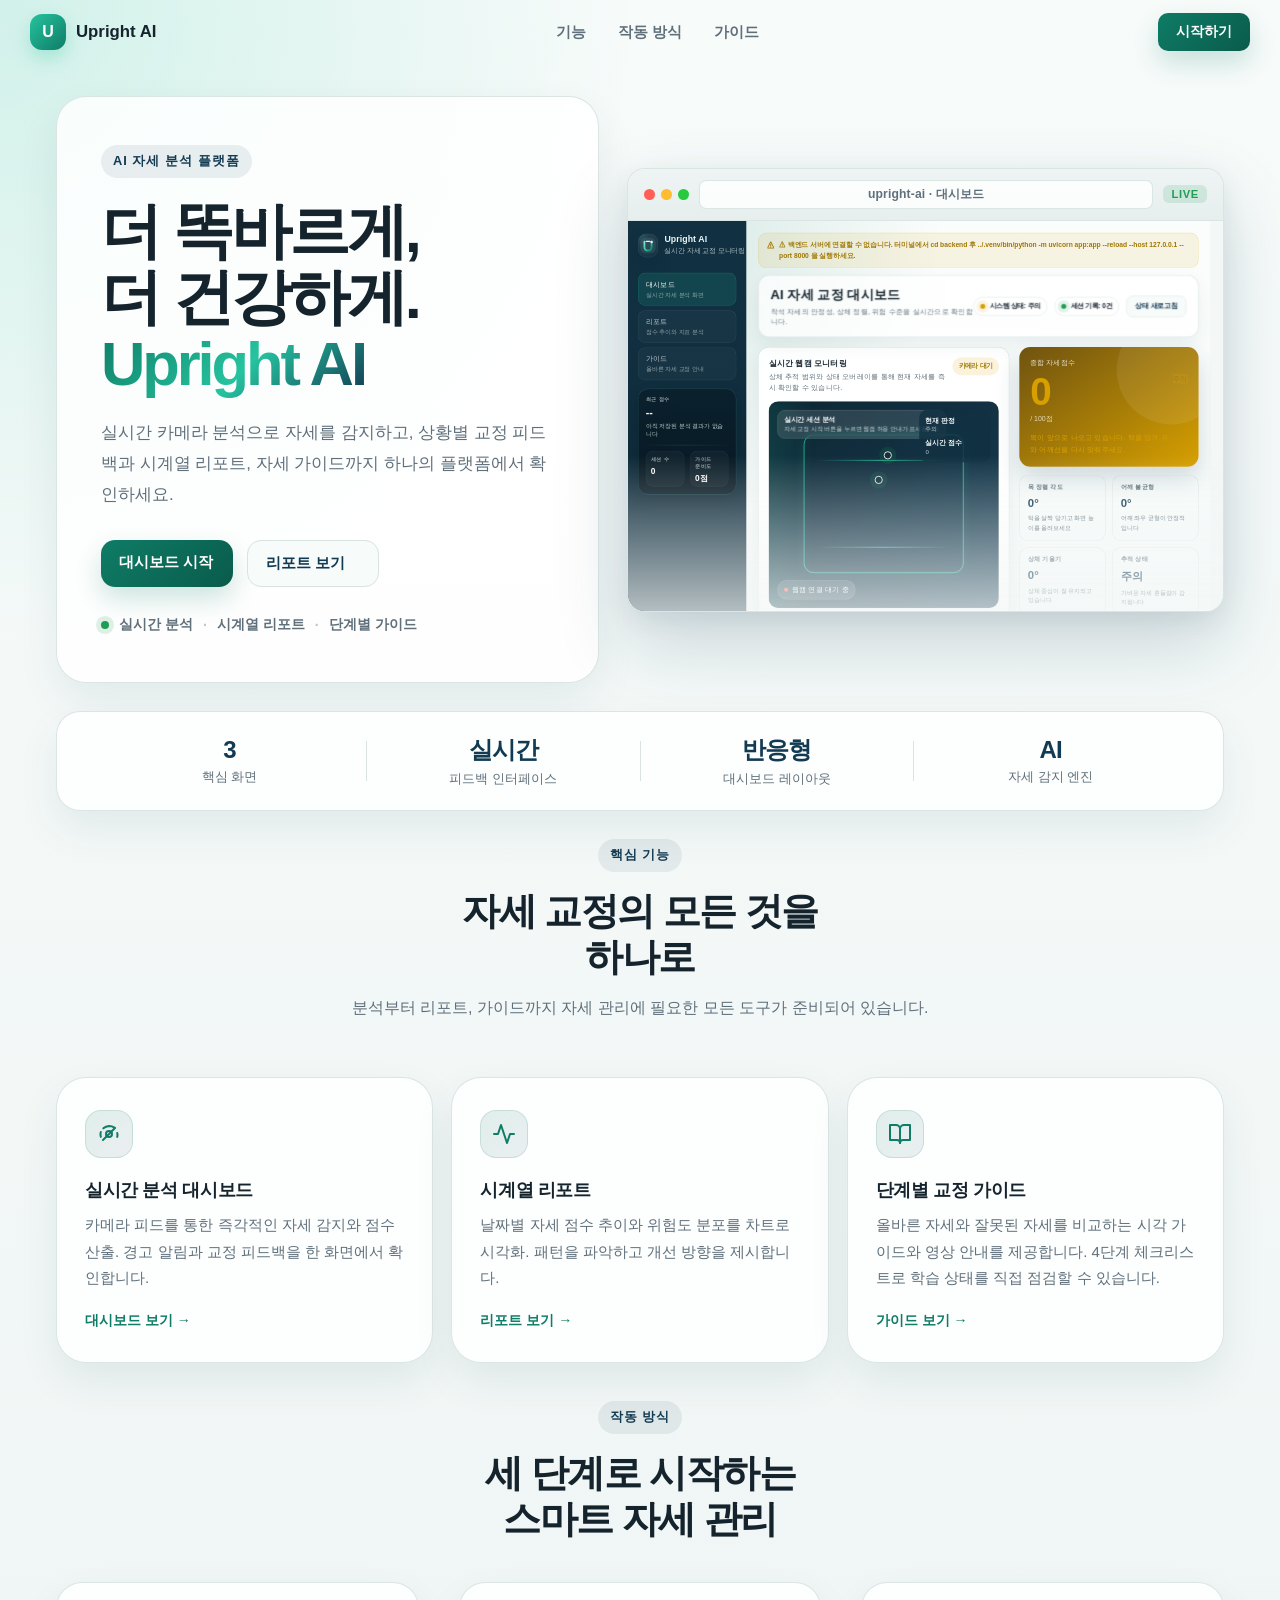
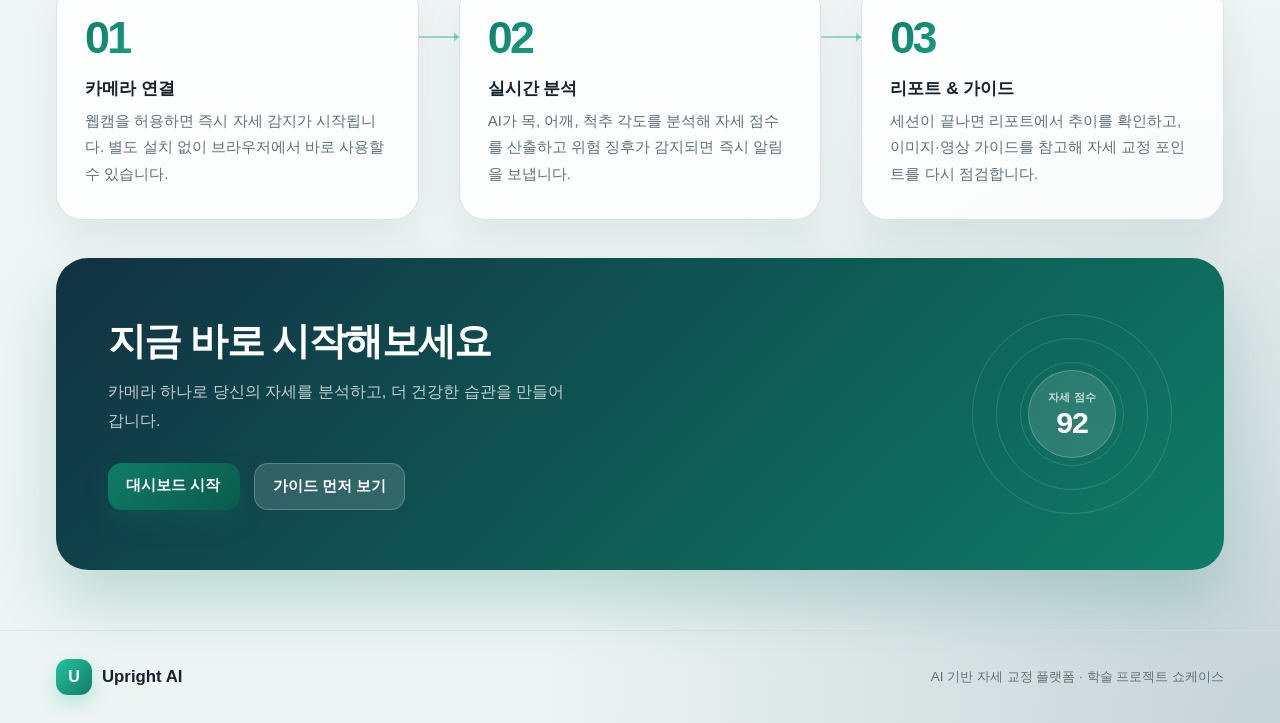
==== frontend/index.html @ 61eeffa7 "refactor: move backend python files into /backend folder" ====
<!DOCTYPE html>
<html lang="ko">
<head>
  <meta charset="UTF-8">
  <meta name="viewport" content="width=device-width, initial-scale=1.0">
  <title>Upright AI | 스마트 자세 교정 플랫폼</title>
  <link rel="stylesheet" href="css/style.css">
  <link rel="stylesheet" href="css/landing.css">
</head>
<body class="landing-body">

  <!-- Navigation -->
  <nav class="landing-nav" id="landingNav">
    <div class="nav-inner">
      <a href="#" class="nav-brand">
        <div class="nav-logo">U</div>
        <span>Upright AI</span>
      </a>
      <div class="nav-links-row">
        <a href="#features" class="nav-text-link">기능</a>
        <a href="#how-it-works" class="nav-text-link">작동 방식</a>
        <a href="pages/guide.html" class="nav-text-link">가이드</a>
      </div>
      <a class="btn btn-primary btn-sm" href="pages/dashboard.html?autostart=1">시작하기</a>
    </div>
  </nav>

  <main class="landing-shell">

    <!-- Hero -->
    <section class="hero-panel reveal-section">
      <div class="hero-copy reveal-item">
        <div class="eyebrow">AI 자세 분석 플랫폼</div>
        <h1>
          더 똑바르게,<br>
          더 건강하게.<br>
          <span>Upright AI</span>
        </h1>
        <p>실시간 카메라 분석으로 자세를 감지하고, 상황별 교정 피드백과 시계열 리포트, 자세 가이드까지 하나의 플랫폼에서 확인하세요.</p>
        <div class="hero-actions">
          <a class="btn btn-primary" href="pages/dashboard.html?autostart=1">대시보드 시작</a>
          <a class="btn btn-secondary" href="pages/report.html">리포트 보기</a>
        </div>
        <div class="hero-trust">
          <span class="trust-dot"></span>
          <span>실시간 분석</span>
          <span class="trust-sep">·</span>
          <span>시계열 리포트</span>
          <span class="trust-sep">·</span>
          <span>단계별 가이드</span>
        </div>
      </div>
      <div class="hero-preview reveal-item reveal-delay-1">
        <div class="browser-mockup">
          <div class="browser-chrome">
            <div class="browser-dots">
              <span></span><span></span><span></span>
            </div>
            <div class="browser-bar">upright-ai · 대시보드</div>
            <div class="browser-badge">LIVE</div>
          </div>
          <div class="browser-screen">
            <iframe
              src="pages/dashboard.html"
              scrolling="no"
              tabindex="-1"
              title="Upright AI 대시보드 미리보기"
              aria-hidden="true"
            ></iframe>
          </div>
        </div>
      </div>
    </section>

    <!-- Metrics bar -->
    <div class="metrics-bar reveal-section reveal-delay-2">
      <div class="metric-bar-item">
        <strong>3</strong>
        <span>핵심 화면</span>
      </div>
      <div class="metric-bar-divider"></div>
      <div class="metric-bar-item">
        <strong>실시간</strong>
        <span>피드백 인터페이스</span>
      </div>
      <div class="metric-bar-divider"></div>
      <div class="metric-bar-item">
        <strong>반응형</strong>
        <span>대시보드 레이아웃</span>
      </div>
      <div class="metric-bar-divider"></div>
      <div class="metric-bar-item">
        <strong>AI</strong>
        <span>자세 감지 엔진</span>
      </div>
    </div>

    <!-- Features -->
    <section class="feature-section" id="features">
      <div class="section-header reveal-section">
        <div class="eyebrow">핵심 기능</div>
        <h2>자세 교정의 모든 것을<br>하나로</h2>
        <p>분석부터 리포트, 가이드까지 자세 관리에 필요한 모든 도구가 준비되어 있습니다.</p>
      </div>
      <div class="feature-strip">
        <article class="feature-tile reveal-section reveal-delay-1">
          <div class="feature-icon">
            <svg width="24" height="24" viewBox="0 0 24 24" fill="none" stroke="currentColor" stroke-width="2" stroke-linecap="round" stroke-linejoin="round"><circle cx="12" cy="12" r="3"/><path d="M20.188 10.934c.2.617.312 1.279.312 1.966s-.113 1.35-.312 1.966m-16.376 0A9.978 9.978 0 0 1 3.5 12c0-.687.112-1.35.312-1.966M6.347 6.347A9.96 9.96 0 0 1 12 4c2.042 0 3.93.613 5.5 1.667"/><path d="m6 18 12-12"/></svg>
          </div>
          <h3>실시간 분석 대시보드</h3>
          <p>카메라 피드를 통한 즉각적인 자세 감지와 점수 산출. 경고 알림과 교정 피드백을 한 화면에서 확인합니다.</p>
          <a href="pages/dashboard.html" class="feature-link">대시보드 보기 →</a>
        </article>
        <article class="feature-tile reveal-section reveal-delay-2">
          <div class="feature-icon">
            <svg width="24" height="24" viewBox="0 0 24 24" fill="none" stroke="currentColor" stroke-width="2" stroke-linecap="round" stroke-linejoin="round"><polyline points="22 12 18 12 15 21 9 3 6 12 2 12"/></svg>
          </div>
          <h3>시계열 리포트</h3>
          <p>날짜별 자세 점수 추이와 위험도 분포를 차트로 시각화. 패턴을 파악하고 개선 방향을 제시합니다.</p>
          <a href="pages/report.html" class="feature-link">리포트 보기 →</a>
        </article>
        <article class="feature-tile reveal-section reveal-delay-3">
          <div class="feature-icon">
            <svg width="24" height="24" viewBox="0 0 24 24" fill="none" stroke="currentColor" stroke-width="2" stroke-linecap="round" stroke-linejoin="round"><path d="M2 3h6a4 4 0 0 1 4 4v14a3 3 0 0 0-3-3H2z"/><path d="M22 3h-6a4 4 0 0 0-4 4v14a3 3 0 0 1 3-3h7z"/></svg>
          </div>
          <h3>단계별 교정 가이드</h3>
          <p>올바른 자세와 잘못된 자세를 비교하는 시각 가이드와 영상 안내를 제공합니다. 4단계 체크리스트로 학습 상태를 직접 점검할 수 있습니다.</p>
          <a href="pages/guide.html" class="feature-link">가이드 보기 →</a>
        </article>
      </div>
    </section>

    <!-- How it works -->
    <section class="how-section" id="how-it-works">
      <div class="section-header reveal-section">
        <div class="eyebrow">작동 방식</div>
        <h2>세 단계로 시작하는<br>스마트 자세 관리</h2>
      </div>
      <div class="how-steps">
        <div class="how-step reveal-section reveal-delay-1">
          <div class="how-step-num">01</div>
          <div class="how-step-body">
            <h3>카메라 연결</h3>
            <p>웹캠을 허용하면 즉시 자세 감지가 시작됩니다. 별도 설치 없이 브라우저에서 바로 사용할 수 있습니다.</p>
          </div>
        </div>
        <div class="how-connector reveal-section reveal-delay-2"></div>
        <div class="how-step reveal-section reveal-delay-2">
          <div class="how-step-num">02</div>
          <div class="how-step-body">
            <h3>실시간 분석</h3>
            <p>AI가 목, 어깨, 척추 각도를 분석해 자세 점수를 산출하고 위험 징후가 감지되면 즉시 알림을 보냅니다.</p>
          </div>
        </div>
        <div class="how-connector reveal-section reveal-delay-3"></div>
        <div class="how-step reveal-section reveal-delay-3">
          <div class="how-step-num">03</div>
          <div class="how-step-body">
            <h3>리포트 & 가이드</h3>
            <p>세션이 끝나면 리포트에서 추이를 확인하고, 이미지·영상 가이드를 참고해 자세 교정 포인트를 다시 점검합니다.</p>
          </div>
        </div>
      </div>
    </section>

    <!-- CTA -->
    <section class="cta-section reveal-section">
      <div class="cta-inner">
        <div class="cta-copy">
          <h2>지금 바로 시작해보세요</h2>
          <p>카메라 하나로 당신의 자세를 분석하고, 더 건강한 습관을 만들어 갑니다.</p>
          <div class="hero-actions">
            <a class="btn btn-primary" href="pages/dashboard.html?autostart=1">대시보드 시작</a>
            <a class="btn btn-secondary" href="pages/guide.html">가이드 먼저 보기</a>
          </div>
        </div>
        <div class="cta-visual">
          <div class="cta-ring cta-ring-1"></div>
          <div class="cta-ring cta-ring-2"></div>
          <div class="cta-ring cta-ring-3"></div>
          <div class="cta-score-bubble">
            <span>자세 점수</span>
            <strong>92</strong>
          </div>
        </div>
      </div>
    </section>

  </main>

  <!-- Footer -->
  <footer class="landing-footer">
    <div class="footer-inner">
      <div class="nav-brand">
        <div class="nav-logo">U</div>
        <span>Upright AI</span>
      </div>
      <p class="footer-note">AI 기반 자세 교정 플랫폼 · 학술 프로젝트 쇼케이스</p>
    </div>
  </footer>

  <script src="js/landing.js"></script>
</body>
</html>
---- frontend/css/style.css ----
:root {
  --bg: #f3f7f6;
  --surface: #ffffff;
  --surface-alt: #f7fbfa;
  --text: #15232d;
  --muted: #60707b;
  --line: #d8e3e2;
  --brand: #0e7c66;
  --brand-dark: #0a5b4b;
  --good: #1f9d55;
  --warning: #d7a000;
  --critical: #d94343;
  --accent: #123a52;
  --shadow: 0 18px 40px rgba(18, 58, 82, 0.08);
  --radius-lg: 24px;
  --radius-md: 18px;
  --radius-sm: 12px;
}

* {
  box-sizing: border-box;
}

body {
  margin: 0;
  font-family: "Pretendard", "Apple SD Gothic Neo", "Noto Sans KR", "Segoe UI", sans-serif;
  background:
    radial-gradient(circle at top left, rgba(14, 124, 102, 0.18), transparent 32%),
    linear-gradient(180deg, #fbfdfc 0%, #f2f7f6 100%);
  color: var(--text);
}

.landing-body {
  min-height: 100vh;
  background:
    radial-gradient(circle at top left, rgba(38, 195, 159, 0.18), transparent 24%),
    radial-gradient(circle at bottom right, rgba(18, 58, 82, 0.18), transparent 28%),
    linear-gradient(180deg, #f7fbfa 0%, #edf4f3 100%);
}

a {
  color: inherit;
  text-decoration: none;
}

img,
video {
  max-width: 100%;
  display: block;
}

.landing-shell {
  max-width: 1220px;
  margin: 0 auto;
  padding: 34px 26px 42px;
}

.hero-panel {
  display: grid;
  grid-template-columns: 1.2fr 0.8fr;
  gap: 22px;
  align-items: stretch;
}

.hero-copy,
.hero-showcase,
.feature-tile {
  background: rgba(255, 255, 255, 0.84);
  border: 1px solid rgba(216, 227, 226, 0.92);
  box-shadow: var(--shadow);
  border-radius: 30px;
}

.hero-copy {
  padding: 42px;
}

.eyebrow {
  display: inline-flex;
  padding: 8px 12px;
  border-radius: 999px;
  background: rgba(18, 58, 82, 0.08);
  color: var(--accent);
  font-weight: 700;
  font-size: 0.8rem;
  letter-spacing: 0.08em;
}

.hero-copy h1 {
  margin: 22px 0 0;
  font-size: clamp(2.5rem, 5vw, 4.5rem);
  line-height: 1.1;
  letter-spacing: -0.05em;
  text-wrap: balance;
}

.hero-copy h1 span {
  background: linear-gradient(135deg, #0e7c66, #26c39f 55%, #123a52);
  -webkit-background-clip: text;
  background-clip: text;
  color: transparent;
}

.hero-copy p {
  margin: 18px 0 0;
  max-width: 560px;
  color: var(--muted);
  font-size: 1.05rem;
  line-height: 1.9;
  text-wrap: pretty;
}

.hero-actions,
.hero-metrics {
  display: flex;
  gap: 14px;
  flex-wrap: wrap;
}

.hero-actions {
  margin-top: 30px;
}

.hero-metrics {
  margin-top: 36px;
}

.hero-metric {
  min-width: 150px;
  padding: 18px 20px;
  border-radius: 20px;
  background: linear-gradient(180deg, #fbfdfc 0%, #f1f8f7 100%);
  border: 1px solid var(--line);
}

.hero-metric strong {
  display: block;
  font-size: 1.35rem;
  white-space: nowrap;
  color: var(--accent);
}

.hero-metric span,
.showcase-card p,
.feature-tile p,
.empty-state span,
.history-meta span,
.event-item span,
.check-item {
  color: var(--muted);
}

.hero-showcase {
  padding: 24px;
  display: grid;
  gap: 14px;
  background:
    radial-gradient(circle at top right, rgba(38, 195, 159, 0.18), transparent 32%),
    linear-gradient(180deg, rgba(255, 255, 255, 0.88), rgba(245, 250, 249, 0.96));
}

.showcase-card {
  padding: 24px;
  border-radius: 24px;
  background: rgba(255, 255, 255, 0.86);
  border: 1px solid rgba(216, 227, 226, 0.92);
  transition: transform 0.22s ease, box-shadow 0.22s ease;
}

.showcase-card:hover,
.feature-tile:hover,
.history-item:hover,
.event-item:hover,
.report-history-card:hover,
.check-item:hover {
  transform: translateY(-4px);
  box-shadow: 0 24px 44px rgba(18, 58, 82, 0.1);
}

.showcase-primary {
  background: linear-gradient(145deg, #123a52 0%, #0e7c66 100%);
  color: #ffffff;
}

.showcase-primary p,
.showcase-primary .showcase-label {
  color: rgba(255, 255, 255, 0.82);
}

.showcase-label {
  font-size: 0.84rem;
  font-weight: 700;
  text-transform: uppercase;
  letter-spacing: 0.08em;
  white-space: nowrap;
}

.showcase-card strong {
  display: block;
  margin-top: 14px;
  font-size: 2.4rem;
  white-space: nowrap;
}

.feature-strip {
  margin-top: 22px;
  display: grid;
  grid-template-columns: repeat(3, minmax(0, 1fr));
  gap: 18px;
}

.feature-tile {
  padding: 24px;
  transition: transform 0.22s ease, box-shadow 0.22s ease;
}

.feature-tile h2 {
  margin: 0;
  font-size: 1.08rem;
  text-wrap: balance;
}

.feature-tile p {
  margin: 10px 0 0;
  line-height: 1.7;
}

.connection-banner {
  display: flex;
  align-items: flex-start;
  gap: 10px;
  margin-bottom: 16px;
  padding: 14px 18px;
  border-radius: var(--radius-md);
  font-size: 0.92rem;
  font-weight: 600;
  line-height: 1.6;
}

.connection-banner-icon {
  flex-shrink: 0;
  font-size: 1.05rem;
}

.banner-error {
  background: rgba(217, 67, 67, 0.10);
  border: 1px solid rgba(217, 67, 67, 0.28);
  color: #b83232;
}

.banner-warning {
  background: rgba(215, 160, 0, 0.10);
  border: 1px solid rgba(215, 160, 0, 0.28);
  color: #9f7600;
}

.banner-good {
  background: rgba(31, 157, 85, 0.08);
  border: 1px solid rgba(31, 157, 85, 0.22);
  color: var(--good);
}

.app-shell {
  min-height: 100vh;
  display: grid;
  grid-template-columns: 260px 1fr;
}

.sidebar {
  background: linear-gradient(180deg, #113142 0%, #0b2230 100%);
  color: #eef7f7;
  padding: 28px 22px;
  display: flex;
  flex-direction: column;
  justify-content: space-between;
}

.brand-mark {
  width: 52px;
  height: 52px;
  border-radius: 18px;
  background:
    radial-gradient(circle at top left, rgba(123, 240, 203, 0.16), transparent 36%),
    linear-gradient(160deg, rgba(255, 255, 255, 0.08), rgba(255, 255, 255, 0.02));
  display: flex;
  justify-content: center;
  align-items: center;
  box-shadow: 0 16px 30px rgba(12, 35, 49, 0.28);
  border: 1px solid rgba(255, 255, 255, 0.08);
}

.brand-mark-svg {
  width: 42px;
  height: 42px;
  display: block;
}

.brand {
  display: flex;
  gap: 14px;
  align-items: center;
  margin-bottom: 34px;
}

.brand-copy h1 {
  margin: 0;
  font-size: 1.2rem;
  letter-spacing: 0.01em;
}

.brand-copy p,
.sidebar-note p {
  margin: 4px 0 0;
  color: rgba(238, 247, 247, 0.7);
  line-height: 1.6;
  font-size: 0.92rem;
}

.brand-copy p {
  white-space: nowrap;
}

.nav-links {
  display: grid;
  gap: 10px;
}

.sidebar-summary-panel {
  margin-top: 18px;
  padding: 16px;
  border-radius: 22px;
  background:
    linear-gradient(180deg, rgba(10, 31, 43, 0.88), rgba(7, 23, 33, 0.96)),
    radial-gradient(circle at top left, rgba(123, 240, 203, 0.08), transparent 36%);
  border: 1px solid rgba(123, 240, 203, 0.16);
  box-shadow:
    inset 0 1px 0 rgba(255, 255, 255, 0.04),
    0 18px 34px rgba(4, 13, 20, 0.24);
}

.sidebar-summary-top {
  display: grid;
}

.sidebar-summary-divider {
  height: 1px;
  margin: 14px 0 12px;
  background: linear-gradient(90deg, rgba(123, 240, 203, 0.04), rgba(123, 240, 203, 0.24), rgba(123, 240, 203, 0.04));
}

.sidebar-summary-stats {
  display: grid;
  grid-template-columns: repeat(2, minmax(0, 1fr));
  gap: 12px;
}

.sidebar-summary-stat {
  padding: 10px 10px 8px;
  border-radius: 16px;
  background: rgba(255, 255, 255, 0.04);
  border: 1px solid rgba(255, 255, 255, 0.06);
}

.sidebar-mini-label {
  display: block;
  font-size: 0.74rem;
  font-weight: 700;
  letter-spacing: 0.04em;
  color: rgba(238, 247, 247, 0.6);
  line-height: 1.35;
}

.sidebar-summary-panel strong {
  display: block;
  margin-top: 8px;
  color: #ffffff;
  font-size: 1.45rem;
  line-height: 1;
}

.sidebar-summary-stat strong {
  font-size: 1.15rem;
}

.sidebar-mini-copy {
  display: block;
  margin-top: 8px;
  color: rgba(223, 252, 242, 0.78);
  font-size: 0.82rem;
  line-height: 1.45;
}

.nav-link {
  border: 1px solid rgba(255, 255, 255, 0.08);
  border-radius: 16px;
  padding: 14px 16px;
  color: rgba(255, 255, 255, 0.76);
  background: rgba(255, 255, 255, 0.03);
  transition: 0.2s ease;
  text-wrap: balance;
}

.nav-link span {
  display: block;
  font-size: 0.8rem;
  color: rgba(255, 255, 255, 0.52);
  margin-top: 4px;
}

.nav-link.active,
.nav-link:hover {
  color: #ffffff;
  background: rgba(38, 195, 159, 0.14);
  border-color: rgba(38, 195, 159, 0.28);
}

.main-content {
  padding: 26px;
}

.topbar {
  background: rgba(255, 255, 255, 0.72);
  backdrop-filter: blur(12px);
  border: 1px solid rgba(216, 227, 226, 0.9);
  box-shadow: var(--shadow);
  border-radius: var(--radius-lg);
  padding: 22px 26px;
  display: flex;
  justify-content: space-between;
  align-items: center;
  margin-bottom: 22px;
}

.title-block h2 {
  margin: 0;
  font-size: 1.8rem;
  text-wrap: balance;
}

.title-block p {
  margin: 8px 0 0;
  color: var(--muted);
  text-wrap: pretty;
}

.status-cluster {
  display: flex;
  justify-content: space-between;
  align-items: center;
  gap: 16px;
}

.status-pill,
.badge {
  border-radius: 999px;
  padding: 10px 14px;
  font-size: 0.9rem;
  font-weight: 700;
  white-space: nowrap;
}

.status-pill {
  display: flex;
  justify-content: center;
  align-items: center;
  gap: 10px;
  background: var(--surface);
  border: 1px solid var(--line);
}

.status-dot {
  width: 11px;
  height: 11px;
  border-radius: 50%;
  background: var(--good);
  box-shadow: 0 0 0 8px rgba(31, 157, 85, 0.12);
  animation: pulse-dot 1.8s infinite;
}

.status-dot.warning {
  background: var(--warning);
  box-shadow: 0 0 0 8px rgba(215, 160, 0, 0.12);
}

.status-dot.critical {
  background: var(--critical);
  box-shadow: 0 0 0 8px rgba(217, 67, 67, 0.12);
  animation: pulse-dot-fast 0.9s infinite;
}

.workspace-grid {
  display: grid;
  grid-template-columns: 1.4fr 1fr;
  grid-template-rows: auto auto;
  gap: 22px;
}

.workspace-grid .feedback-card {
  grid-column: 1 / -1;
}

.card {
  background: rgba(255, 255, 255, 0.94);
  border: 1px solid rgba(216, 227, 226, 0.95);
  box-shadow: var(--shadow);
  border-radius: var(--radius-lg);
  padding: 22px;
  transition: transform 0.28s ease, box-shadow 0.28s ease, border-color 0.28s ease;
}

.card:hover,
.summary-card:hover,
.metric-card:hover,
.guide-step:hover {
  transform: translateY(-4px);
  box-shadow: 0 24px 44px rgba(18, 58, 82, 0.12);
}

.card-header {
  display: flex;
  justify-content: space-between;
  align-items: flex-start;
  gap: 16px;
  margin-bottom: 18px;
}

.card-header h3,
.section-title {
  margin: 0;
  font-size: 1.1rem;
}

.card-header p,
.section-subtitle {
  margin: 6px 0 0;
  color: var(--muted);
  line-height: 1.5;
}

.webcam-stage {
  position: relative;
  overflow: hidden;
  min-height: 455px;
  border-radius: 22px;
  background: linear-gradient(145deg, rgba(10, 35, 48, 0.92), rgba(18, 58, 82, 0.88));
  border: 1px solid rgba(255, 255, 255, 0.08);
}

.webcam-video,
.webcam-grid {
  position: absolute;
  inset: 0;
  width: 100%;
  height: 100%;
}

.webcam-video {
  object-fit: cover;
  opacity: 0.84;
  background: linear-gradient(145deg, rgba(10, 35, 48, 0.92), rgba(18, 58, 82, 0.88));
}

.webcam-grid {
  min-height: 455px;
  background-image:
    linear-gradient(rgba(255, 255, 255, 0.06) 1px, transparent 1px),
    linear-gradient(90deg, rgba(255, 255, 255, 0.06) 1px, transparent 1px);
  background-size: 32px 32px;
  pointer-events: none;
}

.tracking-sweep,
.overlay-banner,
.overlay-hud,
.camera-chip,
.overlay-target {
  position: absolute;
}

.tracking-sweep {
  top: 0;
  left: -20%;
  width: 40%;
  height: 100%;
  background: linear-gradient(90deg, transparent, rgba(38, 195, 159, 0.12), transparent);
  filter: blur(6px);
  animation: tracking-sweep 4s linear infinite;
}

.overlay-banner {
  top: 18px;
  left: 18px;
  padding: 12px 14px;
  border-radius: 18px;
  background: rgba(255, 255, 255, 0.12);
  border: 1px solid rgba(255, 255, 255, 0.18);
  color: #ffffff;
  backdrop-filter: blur(8px);
  z-index: 2;
}

.overlay-banner strong,
.overlay-hud strong {
  display: block;
  font-size: 0.92rem;
}

.overlay-banner span,
.overlay-hud span {
  color: rgba(255, 255, 255, 0.74);
  font-size: 0.82rem;
}

.overlay-hud {
  right: 18px;
  top: 18px;
  background: rgba(17, 49, 66, 0.84);
  padding: 14px;
  border-radius: 18px;
  min-width: 156px;
  color: #ffffff;
  z-index: 2;
}

.overlay-gap {
  margin-top: 12px;
}

.camera-chip {
  left: 18px;
  bottom: 18px;
  display: flex;
  justify-content: center;
  align-items: center;
  gap: 8px;
  padding: 10px 14px;
  border-radius: 999px;
  background: rgba(255, 255, 255, 0.14);
  color: #ffffff;
  border: 1px solid rgba(255, 255, 255, 0.16);
  z-index: 2;
}

.camera-chip::before {
  content: "";
  width: 9px;
  height: 9px;
  border-radius: 50%;
  background: #ff5f57;
  animation: blink 1.1s infinite;
}

.scan-frame {
  position: absolute;
  inset: 72px 76px 76px;
  border: 2px solid rgba(38, 195, 159, 0.85);
  border-radius: 22px;
  box-shadow: inset 0 0 0 1px rgba(255, 255, 255, 0.08), 0 0 26px rgba(38, 195, 159, 0.14);
  z-index: 1;
}

.scan-frame::before,
.scan-frame::after {
  content: "";
  position: absolute;
  left: 8%;
  right: 8%;
  height: 2px;
  background: linear-gradient(90deg, transparent, rgba(38, 195, 159, 0.95), transparent);
}

.scan-frame::before {
  top: 18%;
}

.scan-frame::after {
  bottom: 18%;
}

.overlay-target {
  width: 18px;
  height: 18px;
  border: 2px solid rgba(255, 255, 255, 0.92);
  border-radius: 50%;
  box-shadow: 0 0 0 10px rgba(31, 157, 85, 0.15);
  animation: pulse-dot 1.7s infinite;
  z-index: 2;
}

.target-neck {
  top: 24%;
  left: 50%;
}

.target-shoulder {
  top: 36%;
  left: 46%;
}

.webcam-actions {
  margin-top: 18px;
  display: flex;
  justify-content: space-between;
  align-items: center;
  gap: 12px;
  flex-wrap: wrap;
}

.btn-group {
  display: flex;
  justify-content: center;
  align-items: center;
  gap: 12px;
  flex-wrap: wrap;
}

.btn {
  border: none;
  border-radius: 14px;
  padding: 12px 18px;
  min-height: 46px;
  min-width: 132px;
  font-size: 0.95rem;
  font-weight: 700;
  cursor: pointer;
  transition: transform 0.22s ease, box-shadow 0.22s ease, background 0.22s ease, opacity 0.22s ease;
  white-space: nowrap;
  word-break: keep-all;
}

.btn:hover {
  transform: translateY(-1px);
}

.btn:disabled {
  cursor: wait;
  transform: none;
}

.btn-primary {
  background: linear-gradient(135deg, var(--brand), var(--brand-dark));
  color: #ffffff;
  box-shadow: 0 12px 26px rgba(14, 124, 102, 0.2);
}

.btn-secondary {
  background: var(--surface-alt);
  color: var(--accent);
  border: 1px solid var(--line);
}

.capture-meta {
  display: flex;
  justify-content: center;
  align-items: center;
  gap: 10px;
  color: var(--muted);
  font-size: 0.92rem;
  white-space: nowrap;
}

.metrics-stack {
  display: grid;
  gap: 18px;
}

.score-panel {
  padding: 24px;
  border-radius: 24px;
  color: #ffffff;
  background: linear-gradient(145deg, #123a52 0%, #0e7c66 100%);
  position: relative;
  overflow: hidden;
  box-shadow: 0 26px 54px rgba(18, 58, 82, 0.18);
  transition: transform 0.28s ease, box-shadow 0.28s ease, background 0.28s ease;
}

.score-panel::after {
  content: "";
  position: absolute;
  width: 240px;
  height: 240px;
  border-radius: 50%;
  background: rgba(255, 255, 255, 0.08);
  top: -70px;
  right: -60px;
}

.status-good {
  background: linear-gradient(145deg, #123a52 0%, #0e7c66 100%);
}

.status-good .score-value,
.status-good #stage-score {
  color: #92f0bf;
}

.status-good .score-label,
.status-good .score-unit,
.status-good .score-caption {
  color: #dff8ea;
}

.status-warning {
  background: linear-gradient(145deg, #6f5310 0%, #d7a000 100%);
}

.status-critical {
  background: linear-gradient(145deg, #6d1d1d 0%, #d94343 100%);
}

.score-label {
  color: rgba(255, 255, 255, 0.8);
  font-size: 0.95rem;
  margin-bottom: 14px;
}

.score-main-row {
  display: flex;
  justify-content: space-between;
  align-items: flex-start;
  gap: 16px;
}

.score-value {
  font-size: 5.3rem;
  line-height: 0.95;
  font-weight: 800;
  letter-spacing: -0.04em;
}

.score-unit {
  margin-top: 8px;
  color: rgba(255, 255, 255, 0.74);
  font-size: 0.96rem;
}

.score-status-badge {
  white-space: nowrap;
}

.score-caption {
  margin-top: 16px;
  max-width: 92%;
  color: rgba(255, 255, 255, 0.9);
  line-height: 1.7;
  font-size: 1rem;
  text-wrap: pretty;
}

.metric-grid {
  display: grid;
  grid-template-columns: repeat(2, minmax(0, 1fr));
  gap: 14px;
}

.metric-card {
  background: var(--surface-alt);
  border: 1px solid rgba(216, 227, 226, 0.88);
  border-radius: 20px;
  padding: 16px 18px;
  transition: transform 0.22s ease, box-shadow 0.22s ease;
}

.metric-card h4 {
  margin: 0;
  font-size: 0.86rem;
  color: var(--muted);
  font-weight: 700;
  text-wrap: balance;
}

.metric-card strong {
  display: block;
  margin-top: 12px;
  font-size: 1.56rem;
  color: var(--accent);
}

.metric-card span {
  display: inline-flex;
  margin-top: 10px;
  color: var(--muted);
  font-size: 0.84rem;
  line-height: 1.55;
}

.risk-strip {
  display: flex;
  justify-content: space-between;
  align-items: center;
  gap: 12px;
  border-radius: 18px;
  padding: 16px 18px;
  border: 1px solid var(--line);
  transition: background 0.24s ease, border-color 0.24s ease;
}

.risk-strip.good {
  background: rgba(31, 157, 85, 0.08);
  border-color: rgba(31, 157, 85, 0.18);
}

.risk-strip.warning {
  background: rgba(215, 160, 0, 0.12);
  border-color: rgba(215, 160, 0, 0.24);
}

.risk-strip.critical {
  background: rgba(217, 67, 67, 0.12);
  border-color: rgba(217, 67, 67, 0.24);
}

.risk-copy strong {
  display: block;
  margin-bottom: 4px;
  font-size: 1rem;
}

.risk-copy span {
  color: var(--muted);
  font-size: 0.92rem;
  line-height: 1.6;
  text-wrap: pretty;
}

.feedback-layout {
  display: grid;
  grid-template-columns: 1.2fr 0.8fr;
  gap: 18px;
}

.history-layout {
  display: grid;
  grid-template-columns: 1.1fr 0.9fr;
  gap: 18px;
}

.history-panel {
  border-radius: 20px;
  padding: 22px;
  background: linear-gradient(180deg, #fbfdfc 0%, #f7fbfa 100%);
  border: 1px solid var(--line);
}

.history-list,
.event-log,
.report-history-list {
  display: grid;
  gap: 12px;
  margin-top: 16px;
}

.history-item,
.event-item,
.report-history-card {
  background: var(--surface);
  border: 1px solid var(--line);
  border-radius: 18px;
  padding: 14px 16px;
  transition: transform 0.22s ease, box-shadow 0.22s ease, border-color 0.22s ease;
}

.history-item {
  display: flex;
  justify-content: space-between;
  gap: 16px;
  align-items: center;
}

.history-meta strong,
.event-item strong,
.report-history-card strong {
  display: block;
  margin-bottom: 4px;
}

.history-score {
  font-size: 1.5rem;
  color: var(--accent);
  font-weight: 800;
}

.event-item {
  position: relative;
  padding-left: 18px;
}

.event-item::before {
  content: "";
  position: absolute;
  left: 0;
  top: 16px;
  width: 8px;
  height: 8px;
  border-radius: 50%;
  background: var(--brand);
  box-shadow: 0 0 0 6px rgba(14, 124, 102, 0.08);
}

.event-item.warning-event::before {
  background: var(--warning);
  box-shadow: 0 0 0 6px rgba(215, 160, 0, 0.08);
}

.event-item.critical-event::before {
  background: var(--critical);
  box-shadow: 0 0 0 6px rgba(217, 67, 67, 0.08);
}

.empty-state {
  margin-top: 16px;
  padding: 18px;
  border-radius: 18px;
  border: 1px dashed var(--line);
  background: rgba(255, 255, 255, 0.66);
}

.empty-state strong {
  display: block;
  margin-bottom: 6px;
}

.toast {
  position: fixed;
  right: 22px;
  bottom: 22px;
  z-index: 40;
  padding: 14px 16px;
  border-radius: 16px;
  background: rgba(17, 49, 66, 0.94);
  color: #ffffff;
  border: 1px solid rgba(255, 255, 255, 0.08);
  box-shadow: 0 18px 36px rgba(18, 58, 82, 0.2);
  opacity: 0;
  pointer-events: none;
  transform: translateY(12px);
  transition: opacity 0.22s ease, transform 0.22s ease;
}

.toast.show {
  opacity: 1;
  transform: translateY(0);
}

.feedback-panel {
  border-radius: 20px;
  padding: 22px;
  background: linear-gradient(180deg, #fbfdfc 0%, #f7fbfa 100%);
  border: 1px solid var(--line);
}

.feedback-panel p {
  margin: 10px 0 0;
  line-height: 1.8;
  color: var(--muted);
  font-size: 1rem;
}

.coach-list {
  display: grid;
  gap: 12px;
}

.coach-item {
  display: flex;
  justify-content: space-between;
  align-items: center;
  gap: 12px;
  border: 1px solid var(--line);
  border-radius: 16px;
  padding: 12px 14px;
  background: var(--surface);
  transition: transform 0.22s ease, box-shadow 0.22s ease, border-color 0.22s ease;
}

.coach-item strong {
  font-size: 0.95rem;
}

.coach-item span {
  color: var(--muted);
  font-size: 0.88rem;
  line-height: 1.5;
  display: block;
  margin-top: 4px;
}

.report-grid,
.guide-grid {
  display: grid;
  gap: 22px;
}

.guide-rebuild {
  display: flex;
  flex-direction: column;
  gap: 22px;
}

.guide-keyword-bar {
  display: flex;
  justify-content: center;
  align-items: center;
  flex-wrap: wrap;
  gap: 12px;
}

.guide-keyword-pill {
  display: inline-flex;
  justify-content: center;
  align-items: center;
  padding: 12px 18px;
  border-radius: 999px;
  background: linear-gradient(135deg, #0e7c66, #123a52);
  border: 1px solid rgba(11, 34, 48, 0.18);
  color: #ffffff;
  font-weight: 800;
  box-shadow: 0 12px 24px rgba(14, 124, 102, 0.18);
  white-space: nowrap;
}

.guide-media-row {
  display: grid;
  grid-template-columns: minmax(0, 1.05fr) minmax(0, 0.95fr);
  gap: 22px;
  align-items: stretch;
}

.guide-main-image-card,
.guide-description-card {
  border-radius: 22px;
  border: 1px solid var(--line);
  background: linear-gradient(180deg, #fbfdfc 0%, #f7fbfa 100%);
  padding: 22px;
}

.guide-main-image-card {
  display: flex;
  flex-direction: column;
  gap: 20px;
}

.guide-panel-header {
  display: flex;
  justify-content: space-between;
  align-items: flex-start;
}

.guide-image-grid {
  display: grid;
  grid-template-columns: repeat(2, minmax(0, 1fr));
  gap: 20px;
}

.guide-image-item {
  display: flex;
  flex-direction: column;
  gap: 14px;
}

.guide-image-caption {
  margin: 0;
  text-align: center;
  color: var(--muted);
  font-size: 0.88rem;
  line-height: 1.6;
  padding: 0 6px;
  font-weight: 500;
}

.guide-image-link {
  display: block;
  width: 100%;
}

.guide-main-image {
  width: 100%;
  height: 300px;
  object-fit: contain;
  object-position: center;
  border-radius: 16px;
  background: #ffffff;
  transition: transform 0.24s ease, box-shadow 0.24s ease;
}

.guide-image-link:hover .guide-main-image {
  transform: scale(1.015);
  box-shadow: 0 16px 32px rgba(18, 58, 82, 0.1);
}

.guide-description-list {
  margin: 16px 0 0;
  padding-left: 20px;
  display: grid;
  gap: 12px;
  color: var(--muted);
  line-height: 1.75;
}

.guide-source-link {
  display: inline-flex;
  margin-top: 18px;
  color: var(--accent);
  font-size: 0.9rem;
  font-weight: 700;
  text-decoration: none;
}

.guide-source-link:hover {
  text-decoration: underline;
}

.guide-video-card {
  display: flex;
  flex-direction: column;
  gap: 16px;
  border-radius: 22px;
  border: 1px solid var(--line);
  background: linear-gradient(180deg, #fbfdfc 0%, #f7fbfa 100%);
  padding: 22px;
}

.guide-video-card-header {
  display: flex;
  justify-content: space-between;
  align-items: flex-start;
}

.guide-video-card-shell {
  position: relative;
  overflow: hidden;
  height: 360px;
  border-radius: 16px;
  border: 1px solid var(--line);
  background: #08131d;
}

.report-controls {
  display: grid;
  grid-template-columns: 1fr 1fr;
  gap: 18px;
}

.filter-group {
  border-radius: 20px;
  padding: 18px;
  background: linear-gradient(180deg, #fbfdfc 0%, #f7fbfa 100%);
  border: 1px solid var(--line);
}

.filter-label {
  display: block;
  margin-bottom: 12px;
  font-size: 0.88rem;
  color: var(--muted);
  font-weight: 700;
}

.report-summary {
  display: grid;
  grid-template-columns: repeat(4, minmax(0, 1fr));
  gap: 16px;
}

.summary-card {
  padding: 18px;
  border-radius: 20px;
  background: var(--surface);
  border: 1px solid var(--line);
  box-shadow: var(--shadow);
  transition: transform 0.22s ease, box-shadow 0.22s ease;
}

.summary-card span {
  color: var(--muted);
  display: block;
  margin-bottom: 12px;
  text-wrap: balance;
}

.summary-card strong {
  font-size: 2rem;
  white-space: nowrap;
}

.chart-card canvas {
  width: 100% !important;
  height: 360px !important;
}

.guide-columns {
  display: grid;
  grid-template-columns: 1.1fr 0.9fr;
  gap: 22px;
}

.guide-visual {
  border-radius: 22px;
  overflow: hidden;
  border: 1px solid var(--line);
  background: var(--surface);
}

.guide-media-stage {
  position: relative;
  min-height: 360px;
  background:
    radial-gradient(circle at top left, rgba(38, 195, 159, 0.12), transparent 28%),
    linear-gradient(145deg, #f6fbfa 0%, #edf5f4 100%);
}

.guide-media-item {
  position: absolute;
  inset: 0;
  width: 100%;
  height: 100%;
  object-fit: cover;
  opacity: 0;
  visibility: hidden;
  pointer-events: none;
  transform: scale(0.985);
  transition: opacity 0.32s ease, transform 0.32s ease, visibility 0.32s ease;
}

.guide-media-item.active {
  opacity: 1;
  visibility: visible;
  pointer-events: auto;
  transform: scale(1);
}

.guide-comparison-image,
.guide-video-preview,
.guide-video-frame {
  width: 100%;
  height: 100%;
}

.guide-pictogram-compare {
  width: 100%;
  height: 100%;
  display: grid;
  grid-template-columns: repeat(2, minmax(0, 1fr));
  gap: 18px;
  padding: 24px;
}

.guide-pictogram-card {
  position: relative;
  border-radius: 24px;
  overflow: hidden;
  border: 1px solid rgba(216, 227, 226, 0.92);
  background: linear-gradient(180deg, #ffffff 0%, #f5faf9 100%);
  display: flex;
  flex-direction: column;
  justify-content: space-between;
  min-height: 0;
}

.guide-pictogram-card.bad {
  background: linear-gradient(180deg, #fff4f1 0%, #fff8f7 100%);
}

.guide-pictogram-card.good {
  background: linear-gradient(180deg, #effaf4 0%, #f6fcf9 100%);
}

.guide-pictogram-heading {
  position: absolute;
  left: 16px;
  top: 16px;
  z-index: 2;
  padding: 8px 12px;
  border-radius: 999px;
  background: rgba(11, 34, 48, 0.8);
  color: #ffffff;
  font-size: 0.78rem;
  font-weight: 700;
  letter-spacing: -0.01em;
}

.guide-pictogram-image {
  width: 100%;
  height: 100%;
  object-fit: contain;
  padding: 28px 18px 18px;
}

.guide-video-panel {
  background: #08131d;
}

.guide-video-preview {
  position: relative;
  border: none;
  padding: 0;
  cursor: pointer;
  overflow: hidden;
  background: #08131d;
  appearance: none;
}

.guide-video-thumbnail {
  width: 100%;
  height: 100%;
  object-fit: cover;
  transform: scale(1);
  transition: transform 0.28s ease;
}

.guide-video-preview:hover .guide-video-thumbnail {
  transform: scale(1.03);
}

.guide-video-shade,
.guide-video-chip,
.guide-video-caption,
.guide-play-button {
  position: absolute;
}

.guide-video-shade {
  inset: 0;
  background:
    radial-gradient(circle at center, rgba(14, 124, 102, 0.18), transparent 28%),
    linear-gradient(180deg, rgba(8, 19, 29, 0.14), rgba(8, 19, 29, 0.82));
}

.guide-video-chip {
  top: 18px;
  left: 18px;
  z-index: 2;
  padding: 8px 12px;
  border-radius: 999px;
  background: rgba(255, 255, 255, 0.92);
  color: var(--accent);
  font-size: 0.78rem;
  font-weight: 800;
  white-space: nowrap;
}

.guide-play-button {
  top: 50%;
  left: 50%;
  width: 88px;
  height: 88px;
  border-radius: 50%;
  transform: translate(-50%, -50%);
  display: inline-flex;
  align-items: center;
  justify-content: center;
  background: rgba(255, 255, 255, 0.92);
  color: #0b2230;
  font-size: 2rem;
  z-index: 2;
  box-shadow: 0 18px 36px rgba(0, 0, 0, 0.18);
}

.guide-play-button::before {
  content: "";
  position: absolute;
  inset: -14px;
  border-radius: 50%;
  border: 1px solid rgba(255, 255, 255, 0.34);
}

.guide-video-caption {
  left: 24px;
  right: 24px;
  bottom: 22px;
  color: #ffffff;
  font-size: 1rem;
  font-weight: 700;
  text-align: left;
}

.guide-video-frame {
  display: none;
  border: 0;
  background: #08131d;
}

.guide-video-panel.playing .guide-video-preview {
  display: none;
}

.guide-video-panel.playing .guide-video-frame {
  display: block;
}

.guide-video-link {
  position: absolute;
  right: 18px;
  bottom: 18px;
  z-index: 3;
  padding: 10px 14px;
  border-radius: 999px;
  background: rgba(255, 255, 255, 0.92);
  color: var(--accent);
  font-size: 0.8rem;
  font-weight: 800;
  box-shadow: 0 14px 26px rgba(0, 0, 0, 0.18);
  white-space: nowrap;
}

.guide-overlay-label {
  position: absolute;
  padding: 10px 14px;
  border-radius: 999px;
  font-size: 0.82rem;
  font-weight: 700;
  color: #ffffff;
  background: rgba(11, 34, 48, 0.76);
  border: 1px solid rgba(255, 255, 255, 0.08);
  letter-spacing: -0.01em;
  backdrop-filter: blur(10px);
  box-shadow: 0 12px 24px rgba(18, 58, 82, 0.16);
}

.label-warning {
  top: 18%;
  left: 7%;
}

.label-good {
  top: 18%;
  right: 7%;
}

.label-neutral {
  bottom: 11%;
  left: 50%;
  transform: translateX(-50%);
}

.guide-media-toggle {
  display: flex;
  justify-content: space-between;
  align-items: center;
  gap: 10px;
  margin-bottom: 16px;
}

.toggle-group {
  display: flex;
  justify-content: center;
  align-items: center;
  gap: 10px;
}

.toggle-chip {
  border: 1px solid var(--line);
  background: var(--surface);
  color: var(--accent);
  border-radius: 999px;
  padding: 10px 14px;
  cursor: pointer;
  font-weight: 700;
  transition: background 0.22s ease, color 0.22s ease, border-color 0.22s ease;
  white-space: nowrap;
  word-break: keep-all;
}

.toggle-chip.active {
  background: var(--accent);
  border-color: var(--accent);
  color: #ffffff;
}

.guide-list {
  display: grid;
  gap: 12px;
}

.guide-step {
  border-radius: 18px;
  border: 1px solid var(--line);
  background: var(--surface);
  padding: 0;
  transition: transform 0.22s ease, box-shadow 0.22s ease;
}

.guide-step.active {
  border-color: rgba(14, 124, 102, 0.22);
  box-shadow: 0 16px 30px rgba(18, 58, 82, 0.08);
}

.guide-step-trigger {
  width: 100%;
  padding: 16px;
  background: transparent;
  border: none;
  cursor: pointer;
  display: flex;
  justify-content: space-between;
  gap: 16px;
  align-items: center;
  text-align: left;
}

.guide-step-trigger strong {
  display: block;
  text-wrap: balance;
}

.guide-step-body {
  display: none;
  padding: 0 16px 16px;
  line-height: 1.8;
  color: var(--muted);
}

.guide-step.active .guide-step-body {
  display: block;
}

.guide-step-icon {
  width: 28px;
  height: 28px;
  border-radius: 50%;
  display: inline-flex;
  align-items: center;
  justify-content: center;
  font-size: 1.05rem;
  font-weight: 700;
  color: var(--accent);
  background: rgba(18, 58, 82, 0.08);
}

.guide-step.active .guide-step-icon {
  background: rgba(14, 124, 102, 0.12);
  color: var(--brand);
}

.modal-backdrop {
  position: fixed;
  inset: 0;
  display: none;
  align-items: center;
  justify-content: center;
  padding: 24px;
  background: rgba(8, 19, 29, 0.48);
  backdrop-filter: blur(6px);
  z-index: 40;
}

.modal-backdrop.show {
  display: flex;
}

.modal-card {
  width: min(100%, 560px);
  border-radius: 28px;
  padding: 28px;
  background: rgba(255, 255, 255, 0.97);
  border: 1px solid rgba(216, 227, 226, 0.96);
  box-shadow: 0 28px 56px rgba(8, 19, 29, 0.2);
}

.modal-eyebrow {
  display: inline-flex;
  margin-bottom: 14px;
  padding: 8px 12px;
  border-radius: 999px;
  background: rgba(18, 58, 82, 0.08);
  color: var(--accent);
  font-size: 0.8rem;
  font-weight: 800;
}

.modal-card h3 {
  margin: 0;
  font-size: 1.45rem;
  text-wrap: balance;
}

.modal-copy,
.modal-note {
  margin: 14px 0 0;
  line-height: 1.7;
  color: var(--muted);
  text-wrap: pretty;
}

.modal-note {
  font-size: 0.94rem;
}

.modal-actions {
  display: flex;
  justify-content: flex-end;
  gap: 12px;
  margin-top: 22px;
  flex-wrap: wrap;
}

.checklist-grid {
  display: grid;
  grid-template-columns: repeat(2, minmax(0, 1fr));
  gap: 14px;
  margin-top: 18px;
}

.guide-progress-meter {
  width: 100%;
  height: 10px;
  margin-top: 16px;
  border-radius: 999px;
  background: rgba(18, 58, 82, 0.08);
  overflow: hidden;
}

.guide-progress-fill {
  width: 0;
  height: 100%;
  border-radius: inherit;
  background: linear-gradient(90deg, #26c39f, #0e7c66);
  transition: width 0.24s ease;
}

.check-item {
  display: flex;
  gap: 10px;
  align-items: center;
  padding: 16px;
  border-radius: 18px;
  border: 1px solid var(--line);
  background: var(--surface);
  transition: transform 0.22s ease, box-shadow 0.22s ease, border-color 0.22s ease;
}

.check-item input {
  accent-color: var(--brand);
}

.check-item.done {
  border-color: rgba(31, 157, 85, 0.2);
  background: rgba(31, 157, 85, 0.06);
}

.guide-insight-card {
  margin-top: 16px;
  padding: 18px 20px;
  border-radius: 18px;
  background: linear-gradient(180deg, #fbfdfc 0%, #f4faf8 100%);
  border: 1px solid rgba(14, 124, 102, 0.14);
}

.guide-insight-card strong {
  display: block;
  color: var(--accent);
  font-size: 1rem;
}

.guide-insight-card p {
  margin: 8px 0 0;
  color: var(--muted);
  line-height: 1.65;
}

.guide-reminder-row {
  display: flex;
  align-items: center;
  justify-content: space-between;
  gap: 14px;
  margin-top: 16px;
}

.guide-reminder-status {
  color: var(--muted);
  font-size: 0.9rem;
  line-height: 1.5;
}

.report-history-card {
  display: grid;
  gap: 8px;
}

.history-stat-row {
  display: flex;
  justify-content: space-between;
  gap: 10px;
  font-size: 0.9rem;
  color: var(--muted);
}

.history-stat-row span:last-child {
  white-space: nowrap;
}

.good-text {
  color: var(--good);
}

.warning-text {
  color: var(--warning);
}

.critical-text {
  color: var(--critical);
}

.good-bg {
  background: rgba(31, 157, 85, 0.12);
  color: var(--good);
}

.warning-bg {
  background: rgba(215, 160, 0, 0.14);
  color: #9f7600;
}

.critical-bg {
  background: rgba(217, 67, 67, 0.14);
  color: var(--critical);
}

@keyframes pulse-dot {
  0% {
    transform: scale(1);
    opacity: 0.95;
  }
  50% {
    transform: scale(1.12);
    opacity: 1;
  }
  100% {
    transform: scale(1);
    opacity: 0.95;
  }
}

@keyframes pulse-dot-fast {
  0% {
    transform: scale(1);
    opacity: 0.9;
  }
  50% {
    transform: scale(1.2);
    opacity: 1;
  }
  100% {
    transform: scale(1);
    opacity: 0.9;
  }
}

@keyframes blink {
  0%, 100% {
    opacity: 1;
  }
  50% {
    opacity: 0.25;
  }
}

@keyframes tracking-sweep {
  0% {
    transform: translateX(0);
  }
  100% {
    transform: translateX(320%);
  }
}

@keyframes fade-in-soft {
  0% {
    opacity: 0;
    transform: scale(0.985);
  }
  100% {
    opacity: 1;
    transform: scale(1);
  }
}

@media (max-width: 1200px) {
  .workspace-grid,
  .feedback-layout,
  .history-layout,
  .guide-columns,
  .report-summary,
  .hero-panel,
  .feature-strip,
  .report-controls,
  .checklist-grid {
    grid-template-columns: 1fr;
  }

  .guide-reminder-row {
    flex-direction: column;
    align-items: flex-start;
  }

  .metric-grid {
    grid-template-columns: 1fr 1fr;
  }
}

@media (max-width: 768px) {
  .app-shell {
    grid-template-columns: 1fr;
  }

  .sidebar {
    padding: 22px 18px;
    gap: 20px;
  }

  .main-content {
    padding: 16px;
  }

  .topbar,
  .card,
  .summary-card,
  .hero-copy,
  .hero-showcase,
  .feature-tile {
    padding: 18px;
    border-radius: 20px;
  }

  .topbar,
  .webcam-actions,
  .card-header,
  .status-cluster,
  .guide-media-toggle,
  .score-main-row,
  .risk-strip,
  .history-item {
    display: flex;
    justify-content: space-between;
    align-items: center;
    flex-direction: column;
    align-items: flex-start;
  }

  .btn,
  .toggle-chip,
  .status-pill,
  .badge,
  .capture-meta {
    white-space: normal;
  }

  .btn {
    min-width: 0;
  }

  .workspace-grid {
    grid-template-columns: 1fr;
  }

  .metric-grid {
    grid-template-columns: 1fr;
  }

  .webcam-stage {
    min-height: 320px;
  }

  .webcam-grid {
    min-height: 320px;
  }

  .scan-frame {
    inset: 74px 22px 62px;
  }

  .score-value {
    font-size: 4.1rem;
  }

  .score-caption {
    max-width: 100%;
  }

  .coach-item {
    flex-direction: column;
    align-items: flex-start;
  }

  .landing-shell {
    padding: 18px 16px 30px;
  }

  .guide-media-row {
    grid-template-columns: 1fr;
  }

  .guide-image-grid {
    grid-template-columns: 1fr;
    gap: 24px;
  }

  .guide-main-image {
    height: 260px;
  }

  .guide-media-stage {
    min-height: 260px;
  }

  .guide-pictogram-compare {
    grid-template-columns: 1fr;
    padding: 14px;
  }

  .guide-play-button {
    width: 70px;
    height: 70px;
    font-size: 1.6rem;
  }

  .guide-video-caption {
    left: 16px;
    right: 16px;
    bottom: 16px;
    font-size: 0.92rem;
  }

  .guide-overlay-label {
    font-size: 0.74rem;
    padding: 8px 11px;
  }

  .guide-video-chip,
  .guide-pictogram-heading {
    font-size: 0.72rem;
  }

  .hero-copy h1 {
    font-size: 2.4rem;
  }

  .toast {
    left: 16px;
    right: 16px;
    bottom: 16px;
  }
}

/* Reminder popup */
.reminder-popup {
  position: fixed;
  inset: 0;
  display: none;
  align-items: center;
  justify-content: center;
  padding: 24px;
  background: rgba(8, 19, 29, 0.52);
  backdrop-filter: blur(6px);
  z-index: 50;
}

.reminder-popup.show {
  display: flex;
}

.reminder-popup-card {
  width: min(100%, 360px);
  border-radius: 28px;
  padding: 36px 30px 30px;
  background: rgba(255, 255, 255, 0.98);
  border: 1px solid rgba(216, 227, 226, 0.96);
  box-shadow: 0 32px 64px rgba(8, 19, 29, 0.22);
  text-align: center;
  animation: reminder-in 0.26s ease;
}

.reminder-popup-ring {
  width: 68px;
  height: 68px;
  border-radius: 50%;
  background: linear-gradient(135deg, rgba(38, 195, 159, 0.14), rgba(14, 124, 102, 0.08));
  border: 2px solid rgba(38, 195, 159, 0.32);
  display: flex;
  align-items: center;
  justify-content: center;
  margin: 0 auto 20px;
  animation: reminder-ring-pulse 1.8s ease-in-out infinite;
}

.reminder-popup-icon {
  font-size: 1.9rem;
  line-height: 1;
}

.reminder-popup-title {
  margin: 0 0 10px;
  font-size: 1.25rem;
  color: var(--accent);
}

.reminder-popup-body {
  margin: 0 0 24px;
  color: var(--muted);
  line-height: 1.75;
  font-size: 0.97rem;
}

.reminder-popup-btn {
  width: 100%;
}

@keyframes reminder-in {
  from { opacity: 0; transform: scale(0.9) translateY(14px); }
  to   { opacity: 1; transform: scale(1) translateY(0); }
}

@keyframes reminder-ring-pulse {
  0%, 100% { box-shadow: 0 0 0 0 rgba(38, 195, 159, 0.28); }
  50%       { box-shadow: 0 0 0 12px rgba(38, 195, 159, 0); }
}

/* jQuery UI Tooltip override */
.upright-tooltip.ui-tooltip {
  max-width: 220px;
  padding: 10px 14px;
  border-radius: 12px;
  background: rgba(17, 49, 66, 0.96);
  border: 1px solid rgba(255, 255, 255, 0.08);
  box-shadow: 0 14px 28px rgba(18, 58, 82, 0.22);
  color: #ffffff;
  font-size: 0.82rem;
  font-family: "Pretendard", "Apple SD Gothic Neo", "Noto Sans KR", sans-serif;
  line-height: 1.6;
  font-weight: 500;
  word-break: keep-all;
  word-wrap: break-word;
  white-space: normal;
}

.upright-tooltip.ui-tooltip .ui-tooltip-content {
  color: rgba(255, 255, 255, 0.92);
}

.ui-widget-shadow {
  display: none;
}
---- frontend/css/landing.css ----
html {
  scroll-behavior: smooth;
}

/* ─── Landing Nav ─────────────────────────────── */
.landing-nav {
  position: fixed;
  top: 0;
  left: 0;
  right: 0;
  z-index: 100;
  padding: 0 24px;
  transition: background 0.3s ease, box-shadow 0.3s ease, border-color 0.3s ease;
}

.landing-nav.scrolled {
  background: rgba(247, 251, 250, 0.88);
  backdrop-filter: blur(16px);
  -webkit-backdrop-filter: blur(16px);
  box-shadow: 0 1px 0 rgba(216, 227, 226, 0.8);
}

.nav-inner {
  max-width: 1220px;
  margin: 0 auto;
  height: 64px;
  display: flex;
  align-items: center;
  justify-content: space-between;
  gap: 24px;
}

.nav-brand {
  display: flex;
  align-items: center;
  gap: 10px;
  font-weight: 800;
  font-size: 1.05rem;
  color: var(--text);
  text-decoration: none;
}

.nav-logo {
  width: 36px;
  height: 36px;
  border-radius: 12px;
  background: linear-gradient(135deg, #26c39f 0%, #0e7c66 100%);
  display: flex;
  align-items: center;
  justify-content: center;
  font-size: 1rem;
  font-weight: 800;
  color: #ffffff;
  box-shadow: 0 8px 18px rgba(38, 195, 159, 0.28);
  flex-shrink: 0;
}

.nav-links-row {
  display: flex;
  align-items: center;
  gap: 4px;
  flex: 1;
  justify-content: center;
}

.nav-text-link {
  padding: 8px 14px;
  border-radius: 10px;
  font-size: 0.92rem;
  font-weight: 600;
  color: var(--muted);
  text-decoration: none;
  transition: color 0.18s ease, background 0.18s ease;
}

.nav-text-link:hover {
  color: var(--text);
  background: rgba(18, 58, 82, 0.06);
}

.btn-sm {
  min-height: 38px;
  min-width: 0;
  padding: 9px 18px;
  font-size: 0.88rem;
  border-radius: 10px;
  flex-shrink: 0;
}

/* ─── Layout ──────────────────────────────────── */
.landing-shell {
  max-width: 1220px;
  margin: 0 auto;
  padding: 96px 26px 60px;
  display: flex;
  flex-direction: column;
  gap: 28px;
}

/* ─── Hero ────────────────────────────────────── */
.hero-panel {
  display: grid;
  grid-template-columns: 1fr 1.1fr;
  gap: 28px;
  align-items: center;
}

.hero-copy {
  padding: 48px 44px;
}

.hero-copy h1 {
  margin: 20px 0 0;
  font-size: clamp(2.6rem, 4.8vw, 4.4rem);
  line-height: 1.08;
  letter-spacing: -0.05em;
  font-weight: 900;
}

.hero-copy p {
  margin: 20px 0 0;
  max-width: 520px;
  color: var(--muted);
  font-size: 1.05rem;
  line-height: 1.85;
}

.hero-trust {
  display: flex;
  align-items: center;
  gap: 10px;
  margin-top: 28px;
  font-size: 0.88rem;
  color: var(--muted);
  font-weight: 600;
}

.trust-dot {
  width: 8px;
  height: 8px;
  border-radius: 50%;
  background: var(--good);
  box-shadow: 0 0 0 5px rgba(31, 157, 85, 0.14);
  flex-shrink: 0;
}

.trust-sep {
  opacity: 0.4;
}

/* ─── Browser mockup preview ─────────────────── */
.hero-preview {
  position: relative;
}

.browser-mockup {
  border-radius: 18px;
  border: 1px solid rgba(216, 227, 226, 0.9);
  box-shadow:
    0 0 0 1px rgba(255, 255, 255, 0.6) inset,
    0 32px 72px rgba(18, 58, 82, 0.18),
    0 8px 24px rgba(18, 58, 82, 0.08);
  overflow: hidden;
  background: #f3f7f6;
}

.browser-chrome {
  display: flex;
  align-items: center;
  gap: 10px;
  padding: 11px 16px;
  background: linear-gradient(180deg, #eef4f3 0%, #e6efee 100%);
  border-bottom: 1px solid rgba(216, 227, 226, 0.9);
}

.browser-dots {
  display: flex;
  gap: 6px;
  flex-shrink: 0;
}

.browser-dots span {
  width: 11px;
  height: 11px;
  border-radius: 50%;
}

.browser-dots span:nth-child(1) { background: #ff5f57; }
.browser-dots span:nth-child(2) { background: #febc2e; }
.browser-dots span:nth-child(3) { background: #28c840; }

.browser-bar {
  flex: 1;
  background: rgba(255, 255, 255, 0.82);
  border: 1px solid rgba(216, 227, 226, 0.9);
  border-radius: 7px;
  padding: 5px 12px;
  font-size: 0.76rem;
  font-weight: 600;
  color: var(--muted);
  text-align: center;
  letter-spacing: 0.01em;
}

.browser-badge {
  flex-shrink: 0;
  padding: 3px 8px;
  border-radius: 6px;
  background: rgba(31, 157, 85, 0.14);
  color: var(--good);
  font-size: 0.7rem;
  font-weight: 800;
  letter-spacing: 0.06em;
}

.browser-screen {
  position: relative;
  height: 390px;
  overflow: hidden;
  background: #f3f7f6;
}

.browser-screen::after {
  content: "";
  position: absolute;
  inset: 0;
  pointer-events: none;
  background: linear-gradient(180deg, transparent 60%, rgba(243, 247, 246, 0.72) 100%);
  z-index: 1;
}

.browser-screen iframe {
  position: absolute;
  top: 0;
  left: 0;
  width: 1280px;
  height: 900px;
  border: none;
  transform: scale(0.455);
  transform-origin: top left;
  pointer-events: none;
  user-select: none;
}

/* ─── Score bar inside showcase ───────────────── */
.score-bar-wrap {
  height: 4px;
  border-radius: 4px;
  background: rgba(255, 255, 255, 0.2);
  margin: 8px 0 14px;
  overflow: hidden;
}

.score-bar {
  height: 100%;
  border-radius: 4px;
  background: rgba(255, 255, 255, 0.85);
  transition: width 1.2s cubic-bezier(0.16, 1, 0.3, 1);
}

/* ─── Metrics bar ─────────────────────────────── */
.metrics-bar {
  display: flex;
  align-items: center;
  justify-content: space-between;
  gap: 0;
  background: rgba(255, 255, 255, 0.84);
  border: 1px solid rgba(216, 227, 226, 0.92);
  box-shadow: var(--shadow);
  border-radius: 24px;
  padding: 22px 36px;
}

.metric-bar-item {
  display: flex;
  flex-direction: column;
  gap: 4px;
  flex: 1;
  align-items: center;
  text-align: center;
}

.metric-bar-item strong {
  font-size: 1.5rem;
  font-weight: 800;
  color: var(--accent);
  letter-spacing: -0.04em;
}

.metric-bar-item span {
  font-size: 0.84rem;
  color: var(--muted);
  font-weight: 500;
}

.metric-bar-divider {
  width: 1px;
  height: 40px;
  background: var(--line);
  flex-shrink: 0;
}

/* ─── Feature section ─────────────────────────── */
.feature-section {
  display: flex;
  flex-direction: column;
  gap: 32px;
}

.section-header {
  text-align: center;
  max-width: 600px;
  margin: 0 auto;
}

.section-header h2 {
  margin: 16px 0 0;
  font-size: clamp(1.8rem, 3vw, 2.6rem);
  letter-spacing: -0.04em;
  line-height: 1.2;
  font-weight: 900;
}

.section-header p {
  margin: 14px 0 0;
  color: var(--muted);
  line-height: 1.8;
  font-size: 1rem;
}

.feature-strip {
  display: grid;
  grid-template-columns: repeat(3, minmax(0, 1fr));
  gap: 18px;
}

.feature-tile {
  padding: 32px 28px;
  display: flex;
  flex-direction: column;
  gap: 0;
}

.feature-icon {
  width: 48px;
  height: 48px;
  border-radius: 16px;
  background: linear-gradient(135deg, rgba(14, 124, 102, 0.12), rgba(18, 58, 82, 0.08));
  border: 1px solid rgba(14, 124, 102, 0.14);
  display: flex;
  align-items: center;
  justify-content: center;
  color: var(--brand);
  margin-bottom: 20px;
  flex-shrink: 0;
}

.feature-tile h3 {
  margin: 0;
  font-size: 1.1rem;
  font-weight: 800;
  letter-spacing: -0.02em;
}

.feature-tile p {
  margin: 10px 0 0;
  line-height: 1.75;
  color: var(--muted);
  font-size: 0.94rem;
  flex: 1;
}

.feature-link {
  display: inline-block;
  margin-top: 20px;
  font-size: 0.88rem;
  font-weight: 700;
  color: var(--brand);
  text-decoration: none;
  transition: gap 0.2s ease, opacity 0.2s ease;
}

.feature-link:hover {
  opacity: 0.75;
}

/* ─── How it works ────────────────────────────── */
.how-section {
  display: flex;
  flex-direction: column;
  gap: 40px;
  padding: 10px 0;
}

.how-steps {
  display: flex;
  align-items: flex-start;
  gap: 0;
}

.how-step {
  flex: 1;
  background: rgba(255, 255, 255, 0.84);
  border: 1px solid rgba(216, 227, 226, 0.92);
  box-shadow: var(--shadow);
  border-radius: 26px;
  padding: 32px 28px;
  display: flex;
  flex-direction: column;
  gap: 16px;
}

.how-step-num {
  font-size: 2.8rem;
  font-weight: 900;
  letter-spacing: -0.06em;
  line-height: 1;
  background: linear-gradient(135deg, #0e7c66, #26c39f 55%, #123a52);
  -webkit-background-clip: text;
  background-clip: text;
  color: transparent;
}

.how-step-body h3 {
  margin: 0 0 8px;
  font-size: 1.08rem;
  font-weight: 800;
}

.how-step-body p {
  margin: 0;
  color: var(--muted);
  line-height: 1.75;
  font-size: 0.94rem;
}

.how-connector {
  width: 40px;
  height: 2px;
  background: linear-gradient(90deg, rgba(14, 124, 102, 0.3), rgba(38, 195, 159, 0.5), rgba(14, 124, 102, 0.3));
  margin-top: 54px;
  flex-shrink: 0;
  position: relative;
}

.how-connector::after {
  content: "";
  position: absolute;
  right: -5px;
  top: 50%;
  transform: translateY(-50%);
  border: 5px solid transparent;
  border-left-color: rgba(38, 195, 159, 0.5);
}

/* ─── CTA section ─────────────────────────────── */
.cta-section {
  background: linear-gradient(135deg, #113142 0%, #0e7c66 100%);
  border-radius: 32px;
  overflow: hidden;
  box-shadow: 0 32px 64px rgba(14, 124, 102, 0.22);
}

.cta-inner {
  display: grid;
  grid-template-columns: 1fr auto;
  align-items: center;
  gap: 40px;
  padding: 56px 52px;
}

.cta-copy h2 {
  margin: 0;
  font-size: clamp(1.8rem, 3vw, 2.6rem);
  font-weight: 900;
  letter-spacing: -0.04em;
  color: #ffffff;
  line-height: 1.2;
}

.cta-copy p {
  margin: 14px 0 0;
  color: rgba(255, 255, 255, 0.74);
  line-height: 1.8;
  font-size: 1rem;
  max-width: 460px;
}

.cta-copy .hero-actions {
  margin-top: 28px;
}

.cta-copy .btn-secondary {
  background: rgba(255, 255, 255, 0.14);
  color: #ffffff;
  border-color: rgba(255, 255, 255, 0.22);
}

.cta-copy .btn-secondary:hover {
  background: rgba(255, 255, 255, 0.22);
}

.cta-visual {
  position: relative;
  width: 200px;
  height: 200px;
  flex-shrink: 0;
}

.cta-ring {
  position: absolute;
  border-radius: 50%;
  border: 1px solid rgba(255, 255, 255, 0.14);
  top: 50%;
  left: 50%;
  transform: translate(-50%, -50%);
  animation: ring-pulse 3s ease-in-out infinite;
}

.cta-ring-1 { width: 100%; height: 100%; animation-delay: 0s; }
.cta-ring-2 { width: 76%; height: 76%; animation-delay: 0.6s; }
.cta-ring-3 { width: 52%; height: 52%; animation-delay: 1.2s; }

@keyframes ring-pulse {
  0%, 100% { opacity: 0.3; transform: translate(-50%, -50%) scale(1); }
  50% { opacity: 0.6; transform: translate(-50%, -50%) scale(1.04); }
}

.cta-score-bubble {
  position: absolute;
  top: 50%;
  left: 50%;
  transform: translate(-50%, -50%);
  background: rgba(255, 255, 255, 0.12);
  border: 1px solid rgba(255, 255, 255, 0.22);
  backdrop-filter: blur(10px);
  border-radius: 50%;
  width: 88px;
  height: 88px;
  display: flex;
  flex-direction: column;
  align-items: center;
  justify-content: center;
  gap: 2px;
  color: #ffffff;
}

.cta-score-bubble span {
  font-size: 0.7rem;
  font-weight: 700;
  opacity: 0.74;
  white-space: nowrap;
}

.cta-score-bubble strong {
  font-size: 1.9rem;
  font-weight: 900;
  letter-spacing: -0.04em;
  line-height: 1;
}

/* ─── Footer ──────────────────────────────────── */
.landing-footer {
  border-top: 1px solid rgba(216, 227, 226, 0.7);
  padding: 28px 0;
}

.footer-inner {
  max-width: 1220px;
  margin: 0 auto;
  padding: 0 26px;
  display: flex;
  align-items: center;
  justify-content: space-between;
  gap: 16px;
}

.footer-note {
  margin: 0;
  font-size: 0.84rem;
  color: var(--muted);
}

/* ─── Scroll reveal animations ────────────────── */
.reveal-section,
.reveal-item {
  opacity: 0;
  transform: translateY(28px);
  transition: opacity 0.7s cubic-bezier(0.16, 1, 0.3, 1),
              transform 0.7s cubic-bezier(0.16, 1, 0.3, 1);
}

.reveal-delay-1 { transition-delay: 0.1s; }
.reveal-delay-2 { transition-delay: 0.2s; }
.reveal-delay-3 { transition-delay: 0.3s; }

.reveal-section.visible,
.reveal-item.visible {
  opacity: 1;
  transform: translateY(0);
}

@media (prefers-reduced-motion: reduce) {
  html {
    scroll-behavior: auto;
  }

  .landing-nav,
  .reveal-section,
  .reveal-item,
  .score-bar {
    transition: none;
  }

  .reveal-section,
  .reveal-item {
    opacity: 1;
    transform: none;
  }
}

/* ─── Responsive ──────────────────────────────── */
@media (max-width: 1100px) {
  .hero-panel {
    grid-template-columns: 1fr;
  }

  .browser-screen {
    height: 280px;
  }

  .browser-screen iframe {
    transform: scale(0.36);
  }

  .hero-copy {
    padding: 40px 36px;
  }

  .how-steps {
    flex-direction: column;
  }

  .how-connector {
    width: 2px;
    height: 28px;
    margin: 0 0 0 54px;
    background: linear-gradient(180deg, rgba(14, 124, 102, 0.3), rgba(38, 195, 159, 0.5), rgba(14, 124, 102, 0.3));
  }

  .how-connector::after {
    top: auto;
    bottom: -5px;
    right: 50%;
    transform: translateX(50%);
    border: 5px solid transparent;
    border-top-color: rgba(38, 195, 159, 0.5);
    border-left-color: transparent;
  }

  .cta-inner {
    grid-template-columns: 1fr;
    text-align: center;
    padding: 44px 36px;
  }

  .cta-visual {
    display: none;
  }

  .cta-copy .hero-actions {
    justify-content: center;
  }

  .cta-copy p {
    max-width: none;
  }
}

@media (max-width: 900px) {
  .feature-strip {
    grid-template-columns: 1fr;
  }

  .metrics-bar {
    flex-wrap: wrap;
    gap: 16px;
    padding: 20px 24px;
  }

  .metric-bar-divider {
    display: none;
  }

  .metric-bar-item {
    flex: 0 0 calc(50% - 8px);
  }

  .nav-links-row {
    display: none;
  }
}

@media (max-width: 600px) {
  .landing-shell {
    padding: 80px 16px 48px;
    gap: 20px;
  }

  .hero-copy {
    padding: 28px 24px;
  }

  .hero-copy h1 {
    font-size: 2.2rem;
  }

  .browser-screen {
    height: 220px;
  }

  .browser-screen iframe {
    transform: scale(0.28);
  }

  .how-step {
    padding: 24px 20px;
  }

  .cta-inner {
    padding: 36px 24px;
  }

  .footer-inner {
    flex-direction: column;
    align-items: flex-start;
    gap: 8px;
  }

  .metric-bar-item {
    flex: 0 0 100%;
  }
}
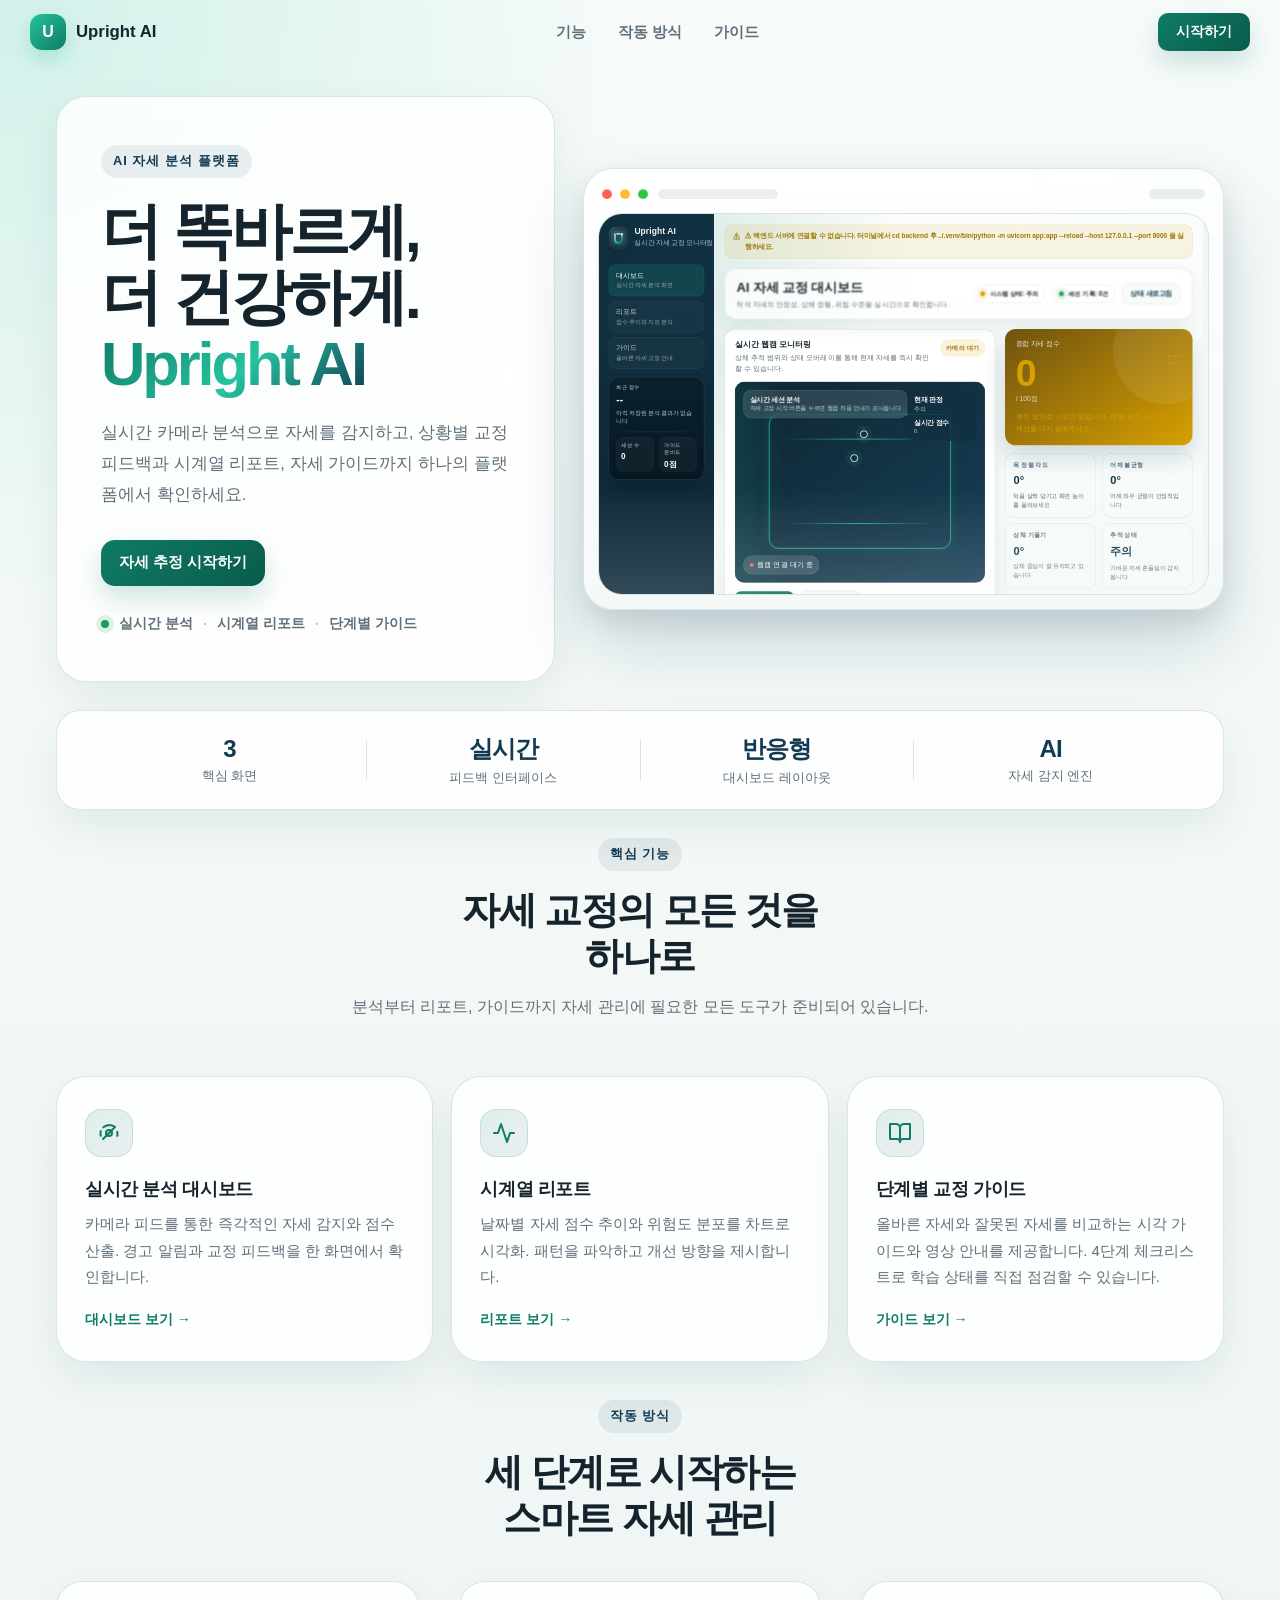
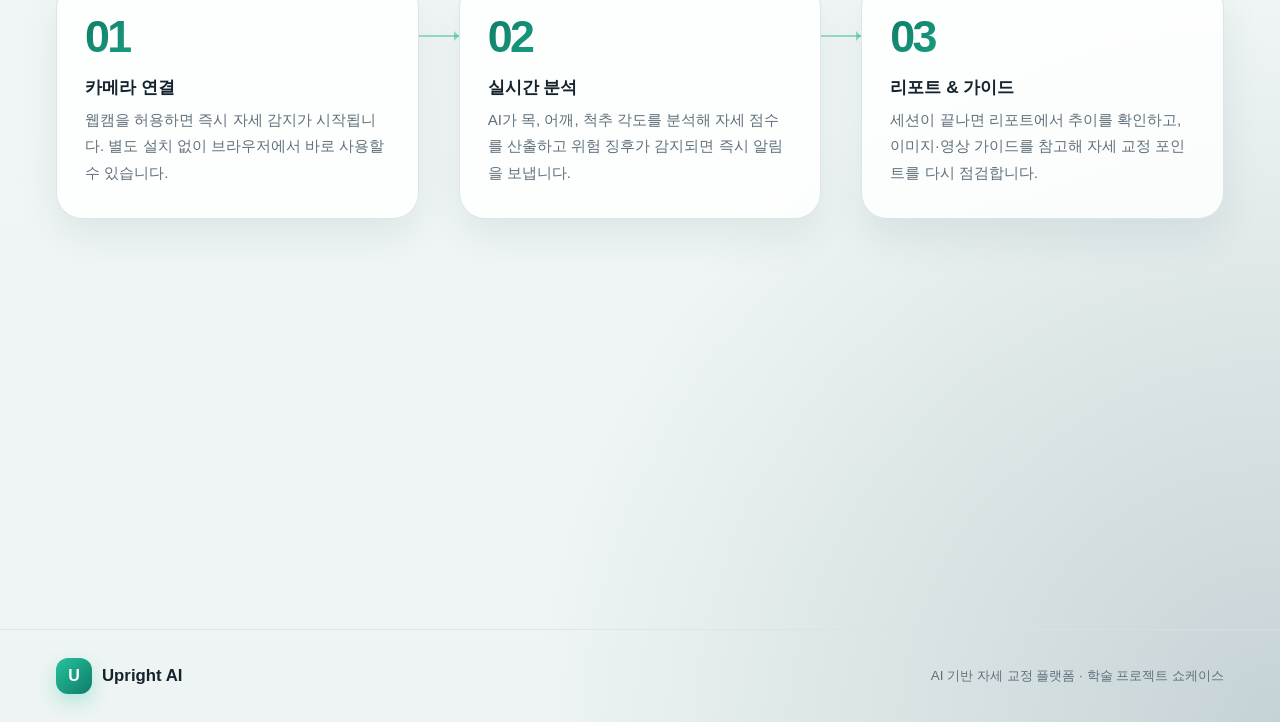
==== commit 9837f181: "fix: landing page mockup + dashboard iframe 적용" ====
--- a/frontend/index.html
+++ b/frontend/index.html
@@ -21,7 +21,7 @@
         <a href="#how-it-works" class="nav-text-link">작동 방식</a>
         <a href="pages/guide.html" class="nav-text-link">가이드</a>
       </div>
-      <a class="btn btn-primary btn-sm" href="pages/dashboard.html?autostart=1">시작하기</a>
+      <a class="btn btn-primary btn-sm" href="pages/dashboard.html?autostart=1" aria-label="자세 추정을 시작하고 대시보드로 이동">시작하기</a>
     </div>
   </nav>
 
@@ -38,8 +38,7 @@
         </h1>
         <p>실시간 카메라 분석으로 자세를 감지하고, 상황별 교정 피드백과 시계열 리포트, 자세 가이드까지 하나의 플랫폼에서 확인하세요.</p>
         <div class="hero-actions">
-          <a class="btn btn-primary" href="pages/dashboard.html?autostart=1">대시보드 시작</a>
-          <a class="btn btn-secondary" href="pages/report.html">리포트 보기</a>
+          <a class="btn btn-primary" href="pages/dashboard.html?autostart=1" aria-label="자세 추정을 시작하고 대시보드로 이동">자세 추정 시작하기</a>
         </div>
         <div class="hero-trust">
           <span class="trust-dot"></span>
@@ -51,22 +50,24 @@
         </div>
       </div>
       <div class="hero-preview reveal-item reveal-delay-1">
-        <div class="browser-mockup">
-          <div class="browser-chrome">
-            <div class="browser-dots">
+        <div class="dashboard-preview-card">
+          <div class="dashboard-preview-topbar" aria-hidden="true">
+            <div class="dashboard-preview-dots">
               <span></span><span></span><span></span>
             </div>
-            <div class="browser-bar">upright-ai · 대시보드</div>
-            <div class="browser-badge">LIVE</div>
-          </div>
-          <div class="browser-screen">
-            <iframe
-              src="pages/dashboard.html"
-              scrolling="no"
-              tabindex="-1"
-              title="Upright AI 대시보드 미리보기"
-              aria-hidden="true"
-            ></iframe>
+            <div class="dashboard-preview-pill"></div>
+            <div class="dashboard-preview-pill dashboard-preview-pill-short"></div>
+          </div>
+          <div class="dashboard-preview-viewport">
+            <div class="dashboard-preview-stage">
+              <iframe
+                class="hero-dashboard-frame"
+                src="pages/dashboard.html"
+                title="Upright AI dashboard preview"
+                loading="lazy"
+                scrolling="no"
+              ></iframe>
+            </div>
           </div>
         </div>
       </div>
--- a/frontend/css/style.css
+++ b/frontend/css/style.css
@@ -23,6 +23,7 @@
 
 body {
   margin: 0;
+  min-height: 100vh;
   font-family: "Pretendard", "Apple SD Gothic Neo", "Noto Sans KR", "Segoe UI", sans-serif;
   background:
     radial-gradient(circle at top left, rgba(14, 124, 102, 0.18), transparent 32%),
@@ -261,9 +262,10 @@
 }
 
 .app-shell {
+  width: 100%;
   min-height: 100vh;
   display: grid;
-  grid-template-columns: 260px 1fr;
+  grid-template-columns: 260px minmax(0, 1fr);
 }
 
 .sidebar {
@@ -273,6 +275,7 @@
   display: flex;
   flex-direction: column;
   justify-content: space-between;
+  min-width: 0;
 }
 
 .brand-mark {
@@ -415,7 +418,19 @@
 }
 
 .main-content {
-  padding: 26px;
+  width: 100%;
+  min-width: 0;
+  padding: 24px;
+  display: grid;
+  grid-auto-rows: max-content;
+  align-content: start;
+  gap: 22px;
+}
+
+.main-content > * {
+  width: 100%;
+  max-width: none;
+  margin: 0;
 }
 
 .topbar {
@@ -428,7 +443,6 @@
   display: flex;
   justify-content: space-between;
   align-items: center;
-  margin-bottom: 22px;
 }
 
 .title-block h2 {
@@ -489,8 +503,10 @@
 }
 
 .workspace-grid {
-  display: grid;
-  grid-template-columns: 1.4fr 1fr;
+  width: 100%;
+  min-width: 0;
+  display: grid;
+  grid-template-columns: minmax(0, 1.3fr) minmax(280px, 0.9fr);
   grid-template-rows: auto auto;
   gap: 22px;
 }
@@ -1088,6 +1104,8 @@
 
 .report-grid,
 .guide-grid {
+  width: 100%;
+  min-width: 0;
   display: grid;
   gap: 22px;
 }
@@ -1125,6 +1143,18 @@
   grid-template-columns: minmax(0, 1.05fr) minmax(0, 0.95fr);
   gap: 22px;
   align-items: stretch;
+}
+
+.workspace-grid > *,
+.report-grid > *,
+.guide-grid > *,
+.feedback-layout > *,
+.history-layout > *,
+.guide-media-row > *,
+.report-summary > *,
+.metric-grid > *,
+.checklist-grid > * {
+  min-width: 0;
 }
 
 .guide-main-image-card,
--- a/frontend/css/landing.css
+++ b/frontend/css/landing.css
@@ -100,7 +100,7 @@
 /* ─── Hero ────────────────────────────────────── */
 .hero-panel {
   display: grid;
-  grid-template-columns: 1fr 1.1fr;
+  grid-template-columns: minmax(0, 0.92fr) minmax(0, 1.18fr);
   gap: 28px;
   align-items: center;
 }
@@ -148,114 +148,111 @@
   opacity: 0.4;
 }
 
-/* ─── Browser mockup preview ─────────────────── */
+/* ─── Dashboard preview ──────────────────────── */
 .hero-preview {
   position: relative;
 }
 
-.browser-mockup {
-  border-radius: 18px;
+.dashboard-preview-card {
+  position: relative;
+  width: 100%;
+  max-width: none;
+  margin-left: auto;
+  padding: 14px;
+  border-radius: 30px;
+  background:
+    linear-gradient(180deg, rgba(255, 255, 255, 0.92), rgba(244, 249, 248, 0.96)),
+    radial-gradient(circle at top right, rgba(38, 195, 159, 0.14), transparent 30%);
   border: 1px solid rgba(216, 227, 226, 0.9);
   box-shadow:
-    0 0 0 1px rgba(255, 255, 255, 0.6) inset,
-    0 32px 72px rgba(18, 58, 82, 0.18),
-    0 8px 24px rgba(18, 58, 82, 0.08);
+    0 34px 72px rgba(18, 58, 82, 0.18),
+    0 12px 26px rgba(18, 58, 82, 0.1);
+  transition: transform 0.28s ease, box-shadow 0.28s ease;
+}
+
+.dashboard-preview-card:hover {
+  transform: translateY(-6px) scale(1.012);
+  box-shadow:
+    0 40px 80px rgba(18, 58, 82, 0.2),
+    0 16px 32px rgba(18, 58, 82, 0.12);
+}
+
+.dashboard-preview-topbar {
+  display: flex;
+  align-items: center;
+  gap: 10px;
+  padding: 6px 4px 14px;
+}
+
+.dashboard-preview-dots {
+  display: flex;
+  gap: 8px;
+  flex-shrink: 0;
+}
+
+.dashboard-preview-dots span {
+  width: 10px;
+  height: 10px;
+  border-radius: 50%;
+  box-shadow: inset 0 1px 0 rgba(255, 255, 255, 0.4);
+}
+
+.dashboard-preview-dots span:nth-child(1) { background: #ff5f57; }
+.dashboard-preview-dots span:nth-child(2) { background: #febc2e; }
+.dashboard-preview-dots span:nth-child(3) { background: #28c840; }
+
+.dashboard-preview-pill {
+  width: 120px;
+  height: 10px;
+  border-radius: 999px;
+  background: rgba(18, 58, 82, 0.08);
+}
+
+.dashboard-preview-pill-short {
+  width: 56px;
+  margin-left: auto;
+}
+
+.dashboard-preview-viewport {
+  border-radius: 24px;
+  overflow: hidden;
+  border: 1px solid rgba(216, 227, 226, 0.92);
+  background: #dfe8e7;
+}
+
+.dashboard-preview-stage {
+  position: relative;
+  aspect-ratio: 16 / 10;
   overflow: hidden;
   background: #f3f7f6;
-}
-
-.browser-chrome {
-  display: flex;
-  align-items: center;
-  gap: 10px;
-  padding: 11px 16px;
-  background: linear-gradient(180deg, #eef4f3 0%, #e6efee 100%);
-  border-bottom: 1px solid rgba(216, 227, 226, 0.9);
-}
-
-.browser-dots {
-  display: flex;
-  gap: 6px;
-  flex-shrink: 0;
-}
-
-.browser-dots span {
-  width: 11px;
-  height: 11px;
-  border-radius: 50%;
-}
-
-.browser-dots span:nth-child(1) { background: #ff5f57; }
-.browser-dots span:nth-child(2) { background: #febc2e; }
-.browser-dots span:nth-child(3) { background: #28c840; }
-
-.browser-bar {
-  flex: 1;
-  background: rgba(255, 255, 255, 0.82);
-  border: 1px solid rgba(216, 227, 226, 0.9);
-  border-radius: 7px;
-  padding: 5px 12px;
-  font-size: 0.76rem;
-  font-weight: 600;
-  color: var(--muted);
-  text-align: center;
-  letter-spacing: 0.01em;
-}
-
-.browser-badge {
-  flex-shrink: 0;
-  padding: 3px 8px;
-  border-radius: 6px;
-  background: rgba(31, 157, 85, 0.14);
-  color: var(--good);
-  font-size: 0.7rem;
-  font-weight: 800;
-  letter-spacing: 0.06em;
-}
-
-.browser-screen {
-  position: relative;
-  height: 390px;
-  overflow: hidden;
-  background: #f3f7f6;
-}
-
-.browser-screen::after {
+  --dashboard-preview-width: 1366;
+  --dashboard-preview-height: 860;
+  --dashboard-preview-scale: 0.5;
+}
+
+.dashboard-preview-stage::after {
   content: "";
   position: absolute;
   inset: 0;
   pointer-events: none;
-  background: linear-gradient(180deg, transparent 60%, rgba(243, 247, 246, 0.72) 100%);
+  background:
+    linear-gradient(180deg, transparent 72%, rgba(243, 247, 246, 0.16) 100%);
   z-index: 1;
 }
 
-.browser-screen iframe {
+.hero-dashboard-frame {
   position: absolute;
   top: 0;
   left: 0;
-  width: 1280px;
-  height: 900px;
-  border: none;
-  transform: scale(0.455);
+  width: calc(var(--dashboard-preview-width) * 1px);
+  height: calc(var(--dashboard-preview-height) * 1px);
+  border: 0;
+  display: block;
+  background: #f3f7f6;
   transform-origin: top left;
+  transform: scale(var(--dashboard-preview-scale));
   pointer-events: none;
   user-select: none;
-}
-
-/* ─── Score bar inside showcase ───────────────── */
-.score-bar-wrap {
-  height: 4px;
-  border-radius: 4px;
-  background: rgba(255, 255, 255, 0.2);
-  margin: 8px 0 14px;
-  overflow: hidden;
-}
-
-.score-bar {
-  height: 100%;
-  border-radius: 4px;
-  background: rgba(255, 255, 255, 0.85);
-  transition: width 1.2s cubic-bezier(0.16, 1, 0.3, 1);
 }
 
 /* ─── Metrics bar ─────────────────────────────── */
@@ -608,7 +605,7 @@
   .landing-nav,
   .reveal-section,
   .reveal-item,
-  .score-bar {
+  .dashboard-preview-card {
     transition: none;
   }
 
@@ -625,12 +622,9 @@
     grid-template-columns: 1fr;
   }
 
-  .browser-screen {
-    height: 280px;
-  }
-
-  .browser-screen iframe {
-    transform: scale(0.36);
+  .dashboard-preview-card {
+    max-width: 100%;
+    margin: 0 auto;
   }
 
   .hero-copy {
@@ -715,12 +709,23 @@
     font-size: 2.2rem;
   }
 
-  .browser-screen {
-    height: 220px;
-  }
-
-  .browser-screen iframe {
-    transform: scale(0.28);
+  .dashboard-preview-card {
+    padding: 12px;
+    border-radius: 24px;
+  }
+
+  .dashboard-preview-topbar {
+    gap: 8px;
+    padding: 4px 2px 12px;
+  }
+
+  .dashboard-preview-pill {
+    width: 72px;
+    height: 8px;
+  }
+
+  .dashboard-preview-pill-short {
+    width: 44px;
   }
 
   .how-step {
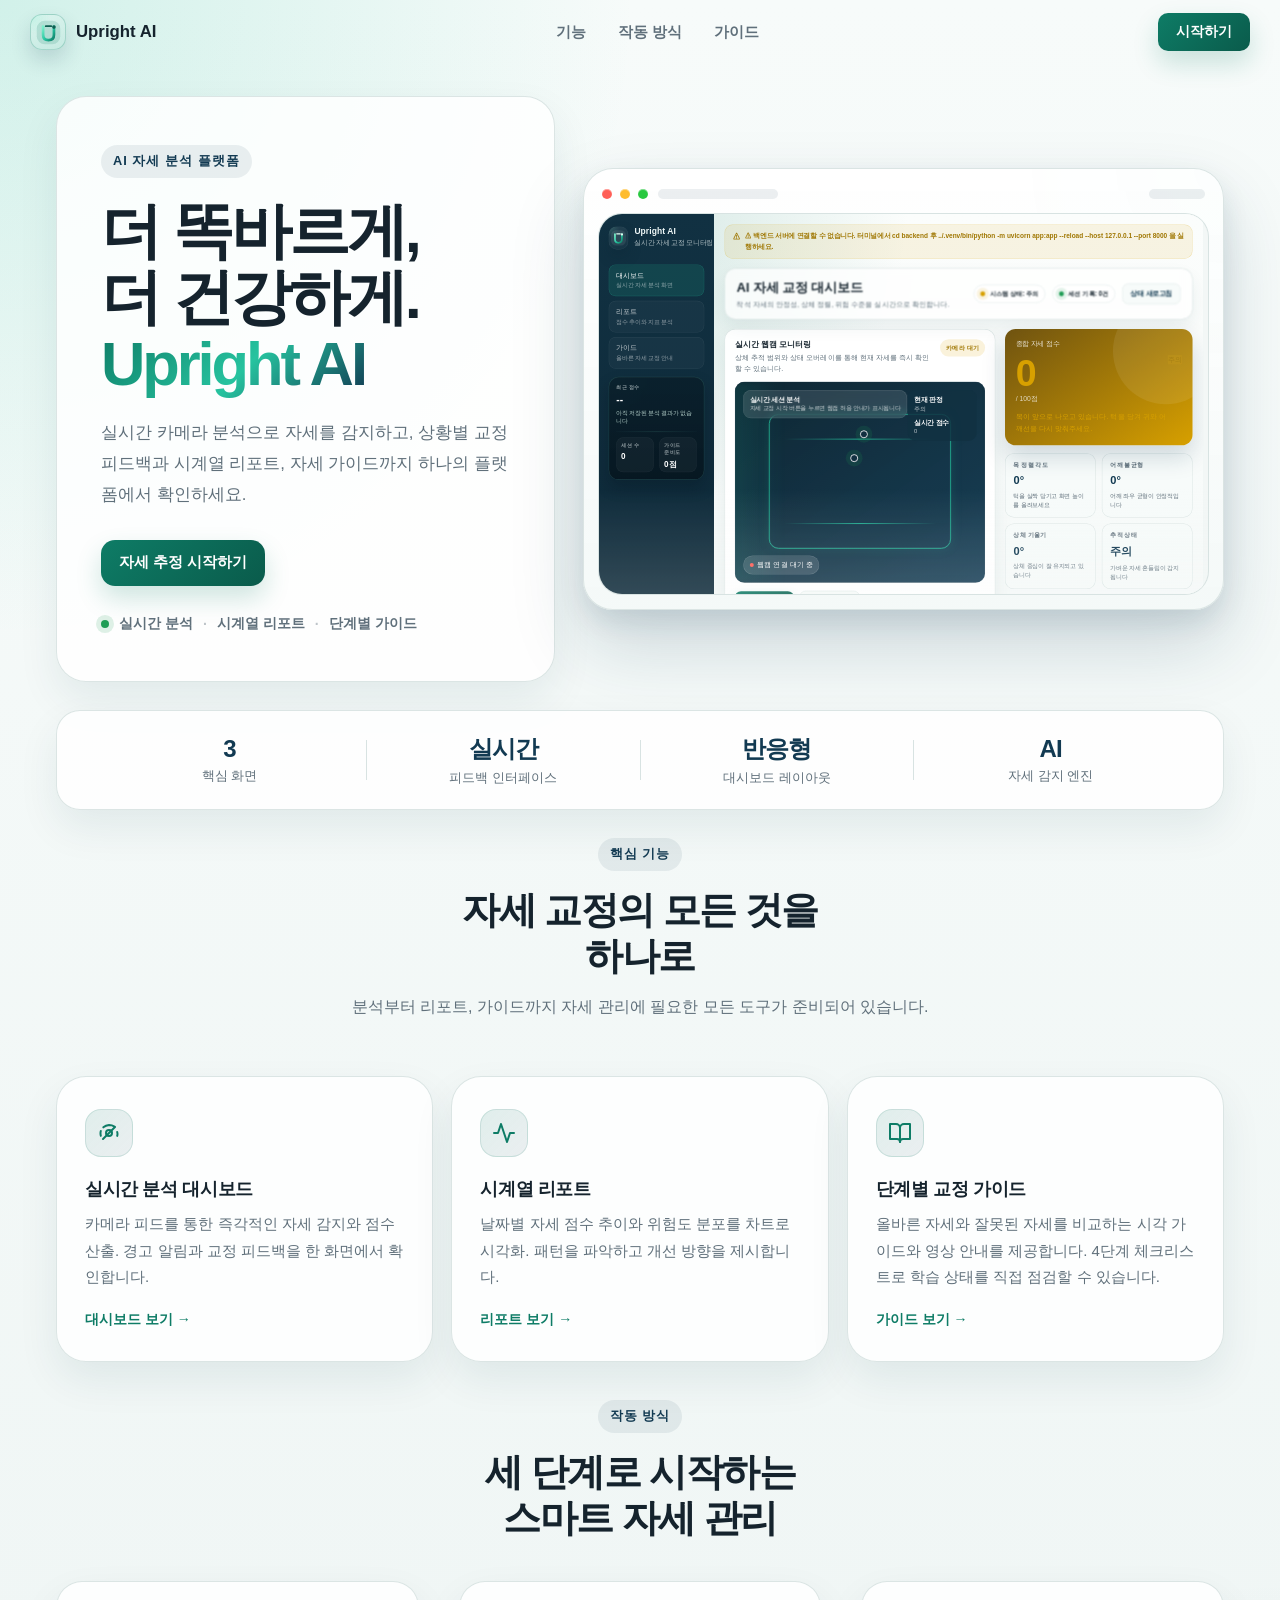
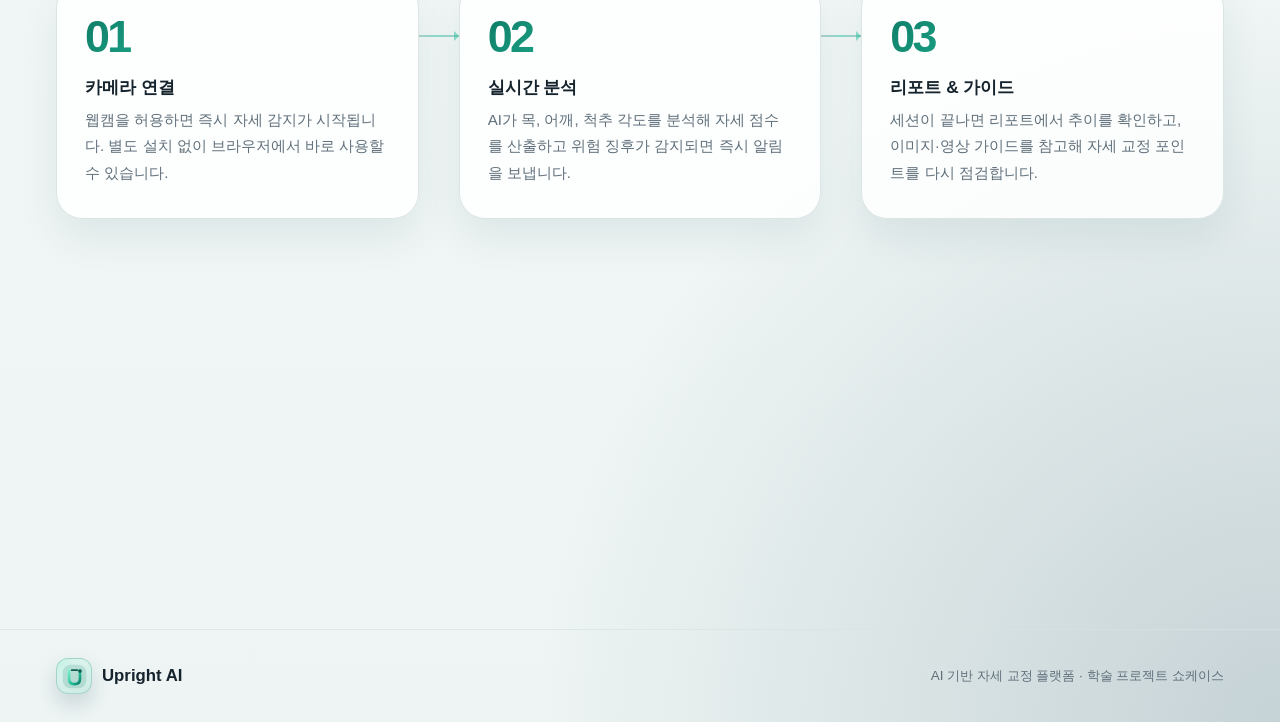
==== commit a6618cb7: "UI layout, landing page" ====
--- a/frontend/index.html
+++ b/frontend/index.html
@@ -13,7 +13,21 @@
   <nav class="landing-nav" id="landingNav">
     <div class="nav-inner">
       <a href="#" class="nav-brand">
-        <div class="nav-logo">U</div>
+        <div class="nav-brand-mark" aria-hidden="true">
+          <svg class="nav-brand-mark-svg" viewBox="0 0 64 64" role="img">
+            <defs>
+              <linearGradient id="landingBrandGradientNav" x1="0%" y1="0%" x2="100%" y2="100%">
+                <stop offset="0%" stop-color="#7bf0cb"></stop>
+                <stop offset="55%" stop-color="#26c39f"></stop>
+                <stop offset="100%" stop-color="#0e7c66"></stop>
+              </linearGradient>
+            </defs>
+            <rect x="6" y="6" width="52" height="52" rx="18" fill="rgba(14,124,102,0.16)"></rect>
+            <path d="M20 19v18c0 8 4.8 12 12 12s12-4 12-12V19" fill="none" stroke="url(#landingBrandGradientNav)" stroke-width="6" stroke-linecap="round" stroke-linejoin="round"></path>
+            <path d="M26 18h12" fill="none" stroke="#0f5f51" stroke-width="4" stroke-linecap="round"></path>
+            <circle cx="44" cy="20" r="4" fill="#0f5f51"></circle>
+          </svg>
+        </div>
         <span>Upright AI</span>
       </a>
       <div class="nav-links-row">
@@ -193,7 +207,21 @@
   <footer class="landing-footer">
     <div class="footer-inner">
       <div class="nav-brand">
-        <div class="nav-logo">U</div>
+        <div class="nav-brand-mark" aria-hidden="true">
+          <svg class="nav-brand-mark-svg" viewBox="0 0 64 64" role="img">
+            <defs>
+              <linearGradient id="landingBrandGradientFooter" x1="0%" y1="0%" x2="100%" y2="100%">
+                <stop offset="0%" stop-color="#7bf0cb"></stop>
+                <stop offset="55%" stop-color="#26c39f"></stop>
+                <stop offset="100%" stop-color="#0e7c66"></stop>
+              </linearGradient>
+            </defs>
+            <rect x="6" y="6" width="52" height="52" rx="18" fill="rgba(14,124,102,0.16)"></rect>
+            <path d="M20 19v18c0 8 4.8 12 12 12s12-4 12-12V19" fill="none" stroke="url(#landingBrandGradientFooter)" stroke-width="6" stroke-linecap="round" stroke-linejoin="round"></path>
+            <path d="M26 18h12" fill="none" stroke="#0f5f51" stroke-width="4" stroke-linecap="round"></path>
+            <circle cx="44" cy="20" r="4" fill="#0f5f51"></circle>
+          </svg>
+        </div>
         <span>Upright AI</span>
       </div>
       <p class="footer-note">AI 기반 자세 교정 플랫폼 · 학술 프로젝트 쇼케이스</p>
--- a/frontend/css/landing.css
+++ b/frontend/css/landing.css
@@ -40,19 +40,25 @@
   text-decoration: none;
 }
 
-.nav-logo {
+.nav-brand-mark {
   width: 36px;
   height: 36px;
   border-radius: 12px;
-  background: linear-gradient(135deg, #26c39f 0%, #0e7c66 100%);
+  background:
+    radial-gradient(circle at top left, rgba(123, 240, 203, 0.26), transparent 40%),
+    linear-gradient(160deg, rgba(220, 244, 238, 0.92), rgba(192, 231, 222, 0.72));
   display: flex;
   align-items: center;
   justify-content: center;
-  font-size: 1rem;
-  font-weight: 800;
-  color: #ffffff;
-  box-shadow: 0 8px 18px rgba(38, 195, 159, 0.28);
+  box-shadow: 0 10px 20px rgba(18, 58, 82, 0.16);
+  border: 1px solid rgba(14, 124, 102, 0.24);
   flex-shrink: 0;
+}
+
+.nav-brand-mark-svg {
+  width: 29px;
+  height: 29px;
+  display: block;
 }
 
 .nav-links-row {
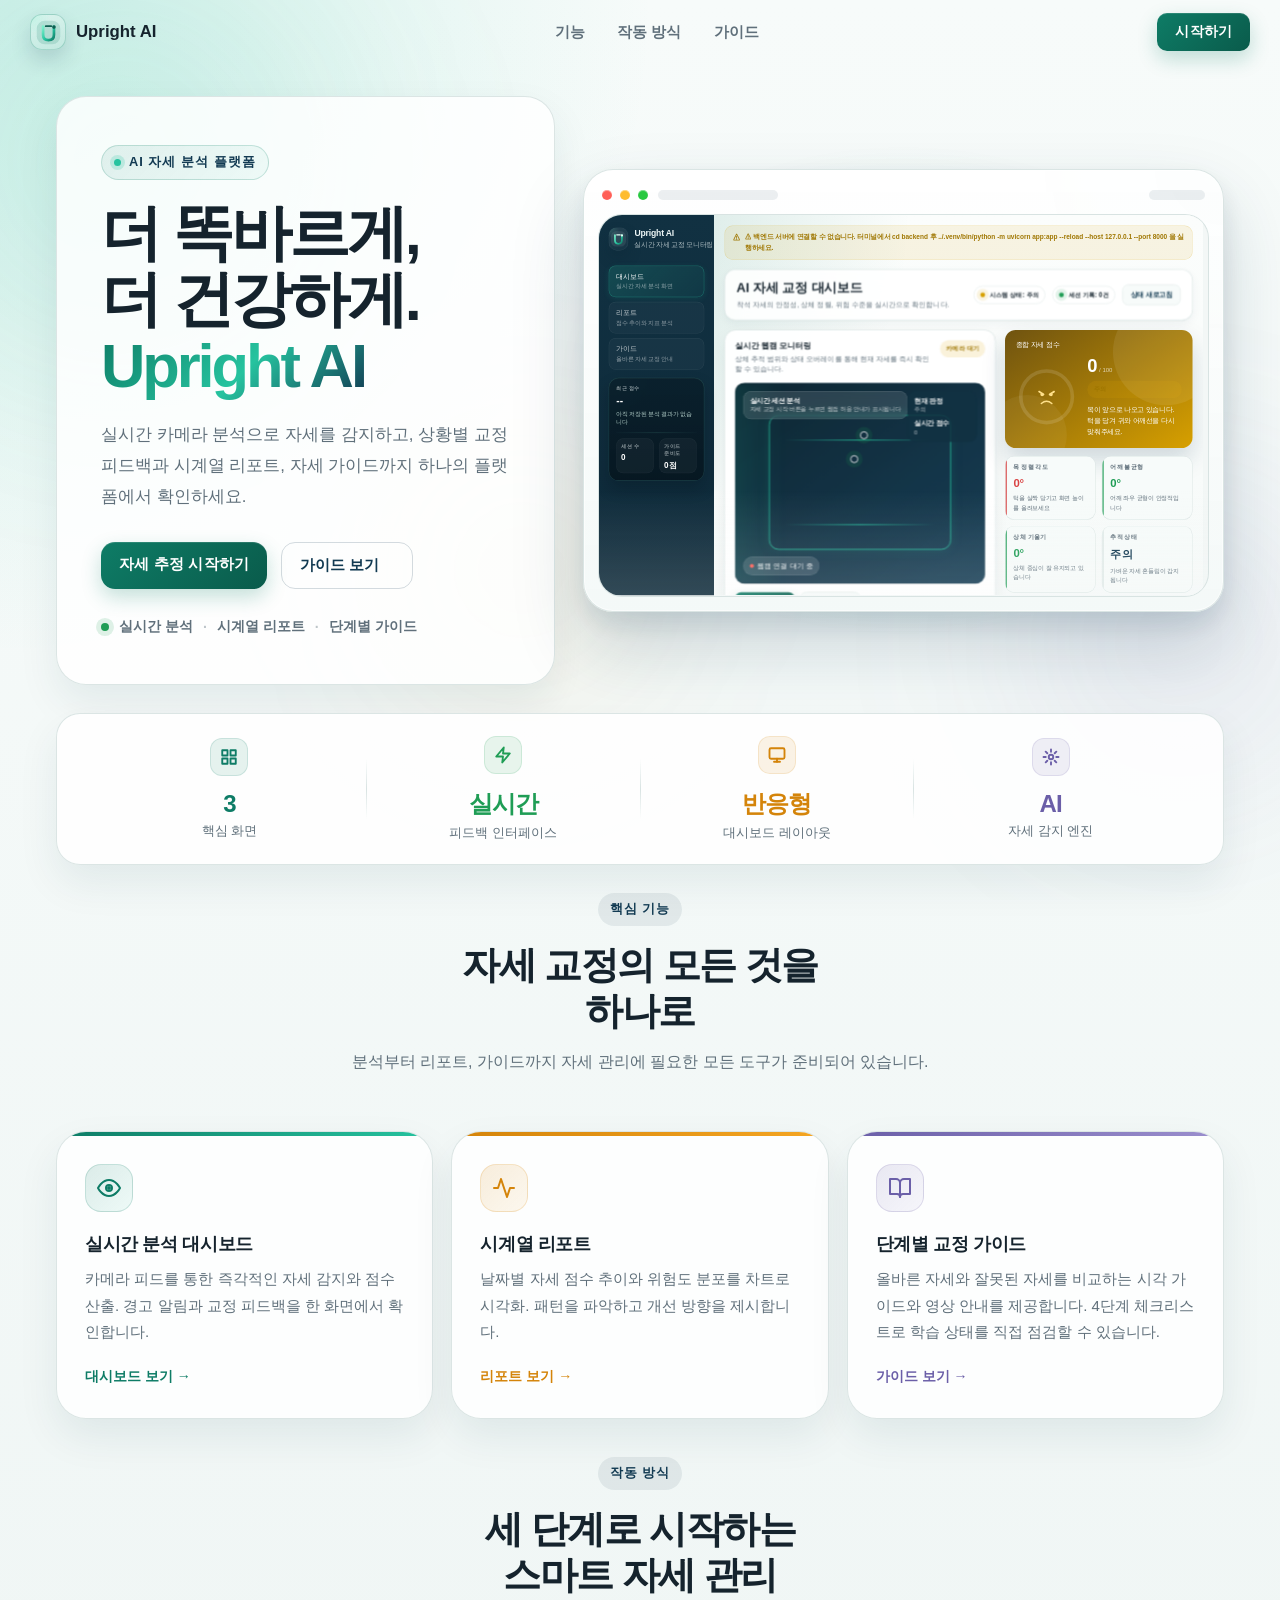
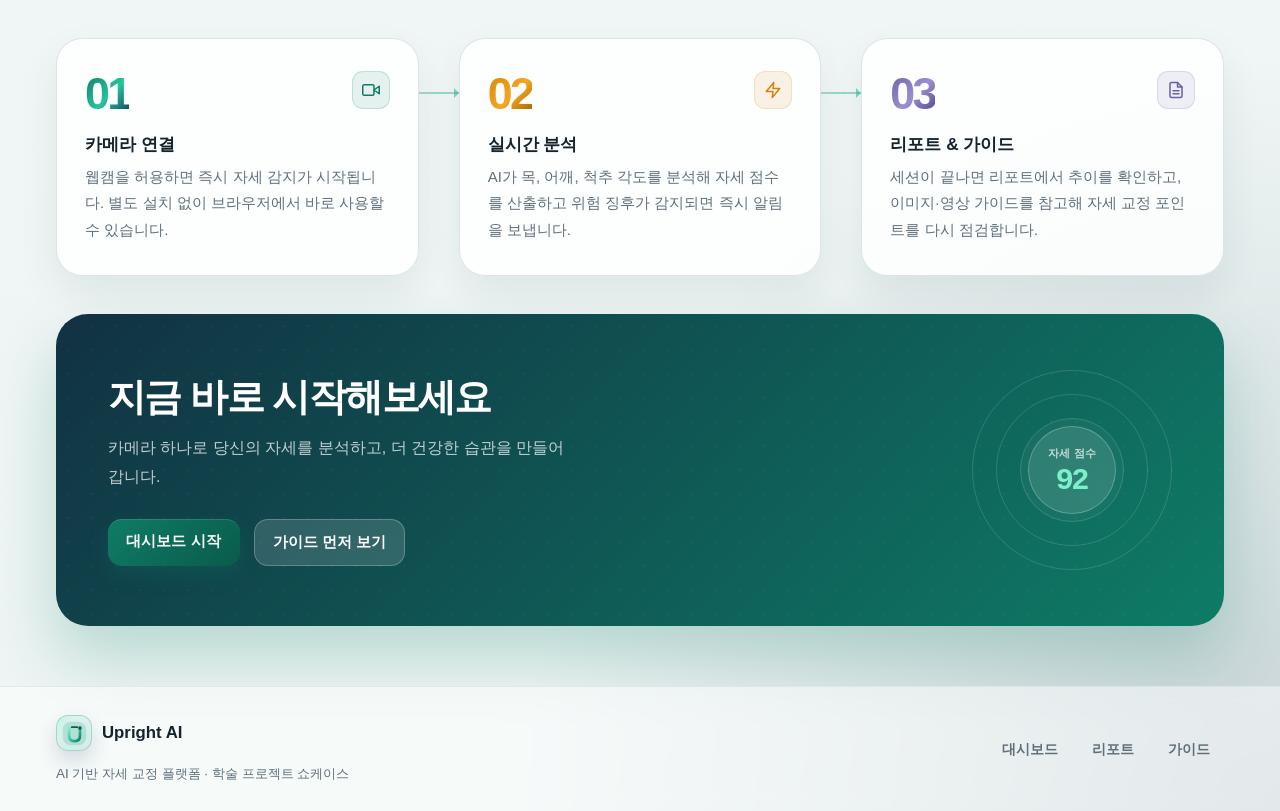
==== commit bab12dc4: "Refactor UI and improve overall UI/UX" ====
--- a/frontend/index.html
+++ b/frontend/index.html
@@ -8,6 +8,13 @@
   <link rel="stylesheet" href="css/landing.css">
 </head>
 <body class="landing-body">
+
+  <!-- Decorative background -->
+  <div class="bg-canvas" aria-hidden="true">
+    <div class="bg-orb bg-orb-1"></div>
+    <div class="bg-orb bg-orb-2"></div>
+    <div class="bg-orb bg-orb-3"></div>
+  </div>
 
   <!-- Navigation -->
   <nav class="landing-nav" id="landingNav">
@@ -44,7 +51,10 @@
     <!-- Hero -->
     <section class="hero-panel reveal-section">
       <div class="hero-copy reveal-item">
-        <div class="eyebrow">AI 자세 분석 플랫폼</div>
+        <div class="eyebrow eyebrow-live">
+          <span class="eyebrow-pulse" aria-hidden="true"></span>
+          AI 자세 분석 플랫폼
+        </div>
         <h1>
           더 똑바르게,<br>
           더 건강하게.<br>
@@ -53,6 +63,7 @@
         <p>실시간 카메라 분석으로 자세를 감지하고, 상황별 교정 피드백과 시계열 리포트, 자세 가이드까지 하나의 플랫폼에서 확인하세요.</p>
         <div class="hero-actions">
           <a class="btn btn-primary" href="pages/dashboard.html?autostart=1" aria-label="자세 추정을 시작하고 대시보드로 이동">자세 추정 시작하기</a>
+          <a class="btn btn-ghost" href="pages/guide.html">가이드 보기</a>
         </div>
         <div class="hero-trust">
           <span class="trust-dot"></span>
@@ -63,7 +74,9 @@
           <span>단계별 가이드</span>
         </div>
       </div>
+
       <div class="hero-preview reveal-item reveal-delay-1">
+        <div class="hero-preview-glow" aria-hidden="true"></div>
         <div class="dashboard-preview-card">
           <div class="dashboard-preview-topbar" aria-hidden="true">
             <div class="dashboard-preview-dots">
@@ -90,22 +103,34 @@
     <!-- Metrics bar -->
     <div class="metrics-bar reveal-section reveal-delay-2">
       <div class="metric-bar-item">
-        <strong>3</strong>
+        <div class="metric-bar-icon metric-icon-teal">
+          <svg width="18" height="18" viewBox="0 0 24 24" fill="none" stroke="currentColor" stroke-width="2.5" stroke-linecap="round" stroke-linejoin="round"><rect x="3" y="3" width="7" height="7"/><rect x="14" y="3" width="7" height="7"/><rect x="3" y="14" width="7" height="7"/><rect x="14" y="14" width="7" height="7"/></svg>
+        </div>
+        <strong class="stat-teal">3</strong>
         <span>핵심 화면</span>
       </div>
       <div class="metric-bar-divider"></div>
       <div class="metric-bar-item">
-        <strong>실시간</strong>
+        <div class="metric-bar-icon metric-icon-green">
+          <svg width="18" height="18" viewBox="0 0 24 24" fill="none" stroke="currentColor" stroke-width="2.5" stroke-linecap="round" stroke-linejoin="round"><polygon points="13 2 3 14 12 14 11 22 21 10 12 10 13 2"/></svg>
+        </div>
+        <strong class="stat-green">실시간</strong>
         <span>피드백 인터페이스</span>
       </div>
       <div class="metric-bar-divider"></div>
       <div class="metric-bar-item">
-        <strong>반응형</strong>
+        <div class="metric-bar-icon metric-icon-amber">
+          <svg width="18" height="18" viewBox="0 0 24 24" fill="none" stroke="currentColor" stroke-width="2.5" stroke-linecap="round" stroke-linejoin="round"><rect x="2" y="3" width="20" height="14" rx="2"/><line x1="8" y1="21" x2="16" y2="21"/><line x1="12" y1="17" x2="12" y2="21"/></svg>
+        </div>
+        <strong class="stat-amber">반응형</strong>
         <span>대시보드 레이아웃</span>
       </div>
       <div class="metric-bar-divider"></div>
       <div class="metric-bar-item">
-        <strong>AI</strong>
+        <div class="metric-bar-icon metric-icon-purple">
+          <svg width="18" height="18" viewBox="0 0 24 24" fill="none" stroke="currentColor" stroke-width="2.5" stroke-linecap="round" stroke-linejoin="round"><circle cx="12" cy="12" r="3"/><path d="M12 2v3m0 14v3M2 12h3m14 0h3M4.93 4.93l2.12 2.12m9.9 9.9 2.12 2.12M4.93 19.07l2.12-2.12m9.9-9.9 2.12-2.12"/></svg>
+        </div>
+        <strong class="stat-purple">AI</strong>
         <span>자세 감지 엔진</span>
       </div>
     </div>
@@ -118,29 +143,29 @@
         <p>분석부터 리포트, 가이드까지 자세 관리에 필요한 모든 도구가 준비되어 있습니다.</p>
       </div>
       <div class="feature-strip">
-        <article class="feature-tile reveal-section reveal-delay-1">
+        <article class="feature-tile feature-tile-teal reveal-section reveal-delay-1">
           <div class="feature-icon">
-            <svg width="24" height="24" viewBox="0 0 24 24" fill="none" stroke="currentColor" stroke-width="2" stroke-linecap="round" stroke-linejoin="round"><circle cx="12" cy="12" r="3"/><path d="M20.188 10.934c.2.617.312 1.279.312 1.966s-.113 1.35-.312 1.966m-16.376 0A9.978 9.978 0 0 1 3.5 12c0-.687.112-1.35.312-1.966M6.347 6.347A9.96 9.96 0 0 1 12 4c2.042 0 3.93.613 5.5 1.667"/><path d="m6 18 12-12"/></svg>
+            <svg width="24" height="24" viewBox="0 0 24 24" fill="none" stroke="currentColor" stroke-width="2" stroke-linecap="round" stroke-linejoin="round"><path d="M1 12s4-8 11-8 11 8 11 8-4 8-11 8-11-8-11-8z"/><circle cx="12" cy="12" r="3"/><circle cx="12" cy="12" r="1" fill="currentColor"/></svg>
           </div>
           <h3>실시간 분석 대시보드</h3>
           <p>카메라 피드를 통한 즉각적인 자세 감지와 점수 산출. 경고 알림과 교정 피드백을 한 화면에서 확인합니다.</p>
-          <a href="pages/dashboard.html" class="feature-link">대시보드 보기 →</a>
+          <a href="pages/dashboard.html" class="feature-link feature-link-teal">대시보드 보기 →</a>
         </article>
-        <article class="feature-tile reveal-section reveal-delay-2">
+        <article class="feature-tile feature-tile-amber reveal-section reveal-delay-2">
           <div class="feature-icon">
             <svg width="24" height="24" viewBox="0 0 24 24" fill="none" stroke="currentColor" stroke-width="2" stroke-linecap="round" stroke-linejoin="round"><polyline points="22 12 18 12 15 21 9 3 6 12 2 12"/></svg>
           </div>
           <h3>시계열 리포트</h3>
           <p>날짜별 자세 점수 추이와 위험도 분포를 차트로 시각화. 패턴을 파악하고 개선 방향을 제시합니다.</p>
-          <a href="pages/report.html" class="feature-link">리포트 보기 →</a>
+          <a href="pages/report.html" class="feature-link feature-link-amber">리포트 보기 →</a>
         </article>
-        <article class="feature-tile reveal-section reveal-delay-3">
+        <article class="feature-tile feature-tile-purple reveal-section reveal-delay-3">
           <div class="feature-icon">
             <svg width="24" height="24" viewBox="0 0 24 24" fill="none" stroke="currentColor" stroke-width="2" stroke-linecap="round" stroke-linejoin="round"><path d="M2 3h6a4 4 0 0 1 4 4v14a3 3 0 0 0-3-3H2z"/><path d="M22 3h-6a4 4 0 0 0-4 4v14a3 3 0 0 1 3-3h7z"/></svg>
           </div>
           <h3>단계별 교정 가이드</h3>
           <p>올바른 자세와 잘못된 자세를 비교하는 시각 가이드와 영상 안내를 제공합니다. 4단계 체크리스트로 학습 상태를 직접 점검할 수 있습니다.</p>
-          <a href="pages/guide.html" class="feature-link">가이드 보기 →</a>
+          <a href="pages/guide.html" class="feature-link feature-link-purple">가이드 보기 →</a>
         </article>
       </div>
     </section>
@@ -152,24 +177,39 @@
         <h2>세 단계로 시작하는<br>스마트 자세 관리</h2>
       </div>
       <div class="how-steps">
-        <div class="how-step reveal-section reveal-delay-1">
-          <div class="how-step-num">01</div>
+        <div class="how-step how-step-teal reveal-section reveal-delay-1">
+          <div class="how-step-header">
+            <div class="how-step-num">01</div>
+            <div class="how-step-icon-wrap">
+              <svg width="18" height="18" viewBox="0 0 24 24" fill="none" stroke="currentColor" stroke-width="2" stroke-linecap="round" stroke-linejoin="round"><path d="M23 7l-7 5 7 5V7z"/><rect x="1" y="5" width="15" height="14" rx="2"/></svg>
+            </div>
+          </div>
           <div class="how-step-body">
             <h3>카메라 연결</h3>
             <p>웹캠을 허용하면 즉시 자세 감지가 시작됩니다. 별도 설치 없이 브라우저에서 바로 사용할 수 있습니다.</p>
           </div>
         </div>
         <div class="how-connector reveal-section reveal-delay-2"></div>
-        <div class="how-step reveal-section reveal-delay-2">
-          <div class="how-step-num">02</div>
+        <div class="how-step how-step-amber reveal-section reveal-delay-2">
+          <div class="how-step-header">
+            <div class="how-step-num">02</div>
+            <div class="how-step-icon-wrap how-step-icon-amber">
+              <svg width="18" height="18" viewBox="0 0 24 24" fill="none" stroke="currentColor" stroke-width="2" stroke-linecap="round" stroke-linejoin="round"><polygon points="13 2 3 14 12 14 11 22 21 10 12 10 13 2"/></svg>
+            </div>
+          </div>
           <div class="how-step-body">
             <h3>실시간 분석</h3>
             <p>AI가 목, 어깨, 척추 각도를 분석해 자세 점수를 산출하고 위험 징후가 감지되면 즉시 알림을 보냅니다.</p>
           </div>
         </div>
         <div class="how-connector reveal-section reveal-delay-3"></div>
-        <div class="how-step reveal-section reveal-delay-3">
-          <div class="how-step-num">03</div>
+        <div class="how-step how-step-purple reveal-section reveal-delay-3">
+          <div class="how-step-header">
+            <div class="how-step-num">03</div>
+            <div class="how-step-icon-wrap how-step-icon-purple">
+              <svg width="18" height="18" viewBox="0 0 24 24" fill="none" stroke="currentColor" stroke-width="2" stroke-linecap="round" stroke-linejoin="round"><path d="M14 2H6a2 2 0 0 0-2 2v16a2 2 0 0 0 2 2h12a2 2 0 0 0 2-2V8z"/><polyline points="14 2 14 8 20 8"/><line x1="16" y1="13" x2="8" y2="13"/><line x1="16" y1="17" x2="8" y2="17"/></svg>
+            </div>
+          </div>
           <div class="how-step-body">
             <h3>리포트 & 가이드</h3>
             <p>세션이 끝나면 리포트에서 추이를 확인하고, 이미지·영상 가이드를 참고해 자세 교정 포인트를 다시 점검합니다.</p>
@@ -206,25 +246,32 @@
   <!-- Footer -->
   <footer class="landing-footer">
     <div class="footer-inner">
-      <div class="nav-brand">
-        <div class="nav-brand-mark" aria-hidden="true">
-          <svg class="nav-brand-mark-svg" viewBox="0 0 64 64" role="img">
-            <defs>
-              <linearGradient id="landingBrandGradientFooter" x1="0%" y1="0%" x2="100%" y2="100%">
-                <stop offset="0%" stop-color="#7bf0cb"></stop>
-                <stop offset="55%" stop-color="#26c39f"></stop>
-                <stop offset="100%" stop-color="#0e7c66"></stop>
-              </linearGradient>
-            </defs>
-            <rect x="6" y="6" width="52" height="52" rx="18" fill="rgba(14,124,102,0.16)"></rect>
-            <path d="M20 19v18c0 8 4.8 12 12 12s12-4 12-12V19" fill="none" stroke="url(#landingBrandGradientFooter)" stroke-width="6" stroke-linecap="round" stroke-linejoin="round"></path>
-            <path d="M26 18h12" fill="none" stroke="#0f5f51" stroke-width="4" stroke-linecap="round"></path>
-            <circle cx="44" cy="20" r="4" fill="#0f5f51"></circle>
-          </svg>
-        </div>
-        <span>Upright AI</span>
-      </div>
-      <p class="footer-note">AI 기반 자세 교정 플랫폼 · 학술 프로젝트 쇼케이스</p>
+      <div class="footer-brand-wrap">
+        <div class="nav-brand">
+          <div class="nav-brand-mark" aria-hidden="true">
+            <svg class="nav-brand-mark-svg" viewBox="0 0 64 64" role="img">
+              <defs>
+                <linearGradient id="landingBrandGradientFooter" x1="0%" y1="0%" x2="100%" y2="100%">
+                  <stop offset="0%" stop-color="#7bf0cb"></stop>
+                  <stop offset="55%" stop-color="#26c39f"></stop>
+                  <stop offset="100%" stop-color="#0e7c66"></stop>
+                </linearGradient>
+              </defs>
+              <rect x="6" y="6" width="52" height="52" rx="18" fill="rgba(14,124,102,0.16)"></rect>
+              <path d="M20 19v18c0 8 4.8 12 12 12s12-4 12-12V19" fill="none" stroke="url(#landingBrandGradientFooter)" stroke-width="6" stroke-linecap="round" stroke-linejoin="round"></path>
+              <path d="M26 18h12" fill="none" stroke="#0f5f51" stroke-width="4" stroke-linecap="round"></path>
+              <circle cx="44" cy="20" r="4" fill="#0f5f51"></circle>
+            </svg>
+          </div>
+          <span>Upright AI</span>
+        </div>
+        <p class="footer-note">AI 기반 자세 교정 플랫폼 · 학술 프로젝트 쇼케이스</p>
+      </div>
+      <div class="footer-links">
+        <a href="pages/dashboard.html" class="footer-link">대시보드</a>
+        <a href="pages/report.html" class="footer-link">리포트</a>
+        <a href="pages/guide.html" class="footer-link">가이드</a>
+      </div>
     </div>
   </footer>
 
--- a/frontend/css/style.css
+++ b/frontend/css/style.css
@@ -585,6 +585,15 @@
   pointer-events: none;
 }
 
+.skeleton-canvas {
+  position: absolute;
+  inset: 0;
+  width: 100%;
+  height: 100%;
+  pointer-events: none;
+  z-index: 1;
+}
+
 .tracking-sweep,
 .overlay-banner,
 .overlay-hud,
@@ -821,8 +830,22 @@
   background: linear-gradient(145deg, #6f5310 0%, #d7a000 100%);
 }
 
+.status-warning .score-value,
+.status-warning .score-label,
+.status-warning .score-unit,
+.status-warning .score-caption {
+  color: #ffffff !important;
+}
+
 .status-critical {
   background: linear-gradient(145deg, #6d1d1d 0%, #d94343 100%);
+}
+
+.status-critical .score-value,
+.status-critical .score-label,
+.status-critical .score-unit,
+.status-critical .score-caption {
+  color: #ffffff !important;
 }
 
 .score-label {
@@ -833,9 +856,10 @@
 
 .score-main-row {
   display: flex;
-  justify-content: space-between;
-  align-items: flex-start;
-  gap: 16px;
+  justify-content: flex-start;
+  align-items: center;
+  gap: 22px;
+  margin-top: 10px;
 }
 
 .score-value {
@@ -2004,6 +2028,18 @@
     font-size: 4.1rem;
   }
 
+  .score-ring-inner .score-value {
+    font-size: 2.2rem;
+  }
+
+  .score-main-row {
+    align-items: center;
+  }
+
+  .score-right {
+    align-items: flex-start;
+  }
+
   .score-caption {
     max-width: 100%;
   }
@@ -2144,6 +2180,240 @@
 @keyframes reminder-ring-pulse {
   0%, 100% { box-shadow: 0 0 0 0 rgba(38, 195, 159, 0.28); }
   50%       { box-shadow: 0 0 0 12px rgba(38, 195, 159, 0); }
+}
+
+/* === Score Ring === */
+.score-ring-wrap {
+  position: relative;
+  width: 140px;
+  height: 140px;
+  flex-shrink: 0;
+}
+
+.score-ring-svg {
+  width: 100%;
+  height: 100%;
+  transform: rotate(-90deg);
+}
+
+.score-ring-track {
+  fill: none;
+  stroke: rgba(255, 255, 255, 0.13);
+  stroke-width: 7;
+}
+
+.score-ring-fill {
+  fill: none;
+  stroke: rgba(255, 255, 255, 0.9);
+  stroke-width: 7;
+  stroke-linecap: round;
+  stroke-dasharray: 314.16;
+  stroke-dashoffset: 25.13;
+  transition: stroke-dashoffset 0.65s cubic-bezier(0.4, 0, 0.2, 1), stroke 0.3s ease;
+}
+
+.status-good .score-ring-fill { stroke: #7bf0cb; }
+.status-warning .score-ring-fill { stroke: #ffe08a; }
+.status-critical .score-ring-fill { stroke: #ff9e9e; }
+
+.score-ring-inner {
+  position: absolute;
+  inset: 0;
+  display: flex;
+  justify-content: center;
+  align-items: center;
+}
+
+/* === Score Face === */
+.score-face-svg {
+  width: 68px;
+  height: 68px;
+  flex-shrink: 0;
+}
+
+.status-good     .score-face-svg { color: #7bf0cb; }
+.status-warning  .score-face-svg { color: #ffe08a; }
+.status-critical .score-face-svg { color: #ff9e9e; }
+
+/* Score number row in score-right */
+.score-number-row {
+  display: flex;
+  align-items: baseline;
+  gap: 5px;
+}
+
+.score-number-row .score-value {
+  font-size: 2.6rem;
+  line-height: 1;
+  font-weight: 900;
+}
+
+.score-number-row .score-unit {
+  font-size: 0.85rem;
+  opacity: 0.7;
+}
+
+.score-right {
+  flex: 1;
+  min-width: 0;
+  display: flex;
+  flex-direction: column;
+  justify-content: center;
+  gap: 14px;
+}
+
+.score-right .score-caption {
+  margin-top: 0;
+  max-width: none;
+  font-size: 0.92rem;
+}
+
+/* === Card Entrance Animations === */
+@keyframes card-enter {
+  from {
+    opacity: 0;
+    transform: translateY(20px);
+  }
+  to {
+    opacity: 1;
+    transform: translateY(0);
+  }
+}
+
+.topbar {
+  animation: card-enter 0.4s cubic-bezier(0.16, 1, 0.3, 1) both;
+}
+
+.workspace-grid > *:nth-child(1) {
+  animation: card-enter 0.4s cubic-bezier(0.16, 1, 0.3, 1) 0.06s both;
+}
+
+.workspace-grid > *:nth-child(2) {
+  animation: card-enter 0.4s cubic-bezier(0.16, 1, 0.3, 1) 0.12s both;
+}
+
+.workspace-grid > *:nth-child(3) {
+  animation: card-enter 0.4s cubic-bezier(0.16, 1, 0.3, 1) 0.18s both;
+}
+
+.workspace-grid > *:nth-child(4) {
+  animation: card-enter 0.4s cubic-bezier(0.16, 1, 0.3, 1) 0.24s both;
+}
+
+/* === Metric Card Status Accents === */
+.metric-card {
+  position: relative;
+  overflow: hidden;
+}
+
+.metric-card::before {
+  content: "";
+  position: absolute;
+  left: 0;
+  top: 0;
+  bottom: 0;
+  width: 3px;
+  border-radius: 0 2px 2px 0;
+  background: var(--line);
+  transition: background 0.3s ease;
+}
+
+.metric-card.metric-good::before { background: var(--good); }
+.metric-card.metric-warning::before { background: var(--warning); }
+.metric-card.metric-critical::before { background: var(--critical); }
+
+.metric-card.metric-good strong { color: var(--good); }
+.metric-card.metric-warning strong { color: var(--warning); }
+.metric-card.metric-critical strong { color: var(--critical); }
+
+/* === History Item Status Colors === */
+.history-item.good-item {
+  border-left: 3px solid rgba(31, 157, 85, 0.45);
+}
+
+.history-item.warning-item {
+  border-left: 3px solid rgba(215, 160, 0, 0.45);
+}
+
+.history-item.critical-item {
+  border-left: 3px solid rgba(217, 67, 67, 0.45);
+}
+
+/* === Enhanced Active Nav Link === */
+.nav-link.active {
+  background: linear-gradient(135deg, rgba(38, 195, 159, 0.18), rgba(38, 195, 159, 0.06));
+  border-color: rgba(38, 195, 159, 0.42);
+  box-shadow: 0 4px 14px rgba(38, 195, 159, 0.12), inset 0 1px 0 rgba(255, 255, 255, 0.06);
+}
+
+/* === Topbar Enhancement === */
+.topbar {
+  background: rgba(255, 255, 255, 0.88);
+  backdrop-filter: blur(20px);
+  -webkit-backdrop-filter: blur(20px);
+  box-shadow: 0 1px 0 rgba(216, 227, 226, 0.7), 0 8px 24px rgba(18, 58, 82, 0.06);
+}
+
+/* === Enhanced Btn Primary === */
+.btn-primary {
+  background: linear-gradient(135deg, var(--brand) 0%, var(--brand-dark) 100%);
+  box-shadow: 0 8px 20px rgba(14, 124, 102, 0.24), inset 0 1px 0 rgba(255, 255, 255, 0.12);
+  letter-spacing: 0.01em;
+}
+
+.btn-primary:hover {
+  box-shadow: 0 12px 28px rgba(14, 124, 102, 0.32), inset 0 1px 0 rgba(255, 255, 255, 0.14);
+}
+
+/* === Score Panel Gradient Orb === */
+.score-panel::before {
+  content: "";
+  position: absolute;
+  width: 180px;
+  height: 180px;
+  border-radius: 50%;
+  background: rgba(255, 255, 255, 0.05);
+  bottom: -60px;
+  left: -40px;
+  pointer-events: none;
+}
+
+/* === Sidebar Brand Enhancement === */
+.brand-copy h1 {
+  letter-spacing: -0.02em;
+  font-size: 1.22rem;
+}
+
+/* === Card Border Glow on Hover === */
+.card:hover {
+  border-color: rgba(38, 195, 159, 0.18);
+}
+
+/* === Metric Card Polish === */
+.metric-card strong {
+  font-size: 1.6rem;
+  letter-spacing: -0.02em;
+}
+
+/* === Event Timeline Dot Enhancement === */
+.event-item::before {
+  box-shadow: 0 0 0 4px rgba(14, 124, 102, 0.08), 0 0 0 8px rgba(14, 124, 102, 0.04);
+}
+
+/* === Empty State Polish === */
+.empty-state {
+  text-align: center;
+  padding: 28px 18px;
+}
+
+.empty-state strong {
+  font-size: 0.96rem;
+  color: var(--accent);
+}
+
+/* === Score Panel Background Fix (z-index) === */
+.score-panel {
+  z-index: 0;
 }
 
 /* jQuery UI Tooltip override */
--- a/frontend/css/landing.css
+++ b/frontend/css/landing.css
@@ -1,5 +1,70 @@
 html {
   scroll-behavior: smooth;
+}
+
+/* ─── Accent color tokens ─────────────────────── */
+:root {
+  --amber: #d4840a;
+  --amber-light: #f5a623;
+  --purple: #6b5fa8;
+  --purple-light: #9b8fce;
+  --teal-bright: #26c39f;
+}
+
+/* ─── Background canvas & orbs ───────────────── */
+.bg-canvas {
+  position: fixed;
+  inset: 0;
+  z-index: 0;
+  pointer-events: none;
+  overflow: hidden;
+}
+
+.bg-orb {
+  position: absolute;
+  border-radius: 50%;
+  filter: blur(72px);
+}
+
+.bg-orb-1 {
+  width: 720px;
+  height: 720px;
+  background: radial-gradient(circle, rgba(38, 195, 159, 0.13) 0%, transparent 65%);
+  top: -200px;
+  left: -240px;
+  animation: orb-drift 20s ease-in-out infinite;
+}
+
+.bg-orb-2 {
+  width: 560px;
+  height: 560px;
+  background: radial-gradient(circle, rgba(107, 95, 168, 0.1) 0%, transparent 65%);
+  top: 40%;
+  right: -180px;
+  animation: orb-drift 26s ease-in-out infinite reverse;
+}
+
+.bg-orb-3 {
+  width: 480px;
+  height: 480px;
+  background: radial-gradient(circle, rgba(212, 132, 10, 0.08) 0%, transparent 65%);
+  bottom: 10%;
+  left: 22%;
+  animation: orb-drift 32s ease-in-out infinite 8s;
+}
+
+@keyframes orb-drift {
+  0%, 100% { transform: translate(0, 0); }
+  33% { transform: translate(24px, -36px); }
+  66% { transform: translate(-18px, 18px); }
+}
+
+/* Ensure content is above canvas */
+.landing-nav,
+.landing-shell,
+.landing-footer {
+  position: relative;
+  z-index: 1;
 }
 
 /* ─── Landing Nav ─────────────────────────────── */
@@ -14,10 +79,10 @@
 }
 
 .landing-nav.scrolled {
-  background: rgba(247, 251, 250, 0.88);
-  backdrop-filter: blur(16px);
-  -webkit-backdrop-filter: blur(16px);
-  box-shadow: 0 1px 0 rgba(216, 227, 226, 0.8);
+  background: rgba(247, 251, 250, 0.9);
+  backdrop-filter: blur(20px);
+  -webkit-backdrop-filter: blur(20px);
+  box-shadow: 0 1px 0 rgba(216, 227, 226, 0.8), 0 4px 16px rgba(18, 58, 82, 0.06);
 }
 
 .nav-inner {
@@ -93,6 +158,19 @@
   flex-shrink: 0;
 }
 
+/* ─── Ghost button ───────────────────────────── */
+.btn-ghost {
+  background: transparent;
+  color: var(--accent);
+  border: 1.5px solid rgba(18, 58, 82, 0.18);
+  box-shadow: none;
+}
+
+.btn-ghost:hover {
+  border-color: rgba(14, 124, 102, 0.32);
+  background: rgba(14, 124, 102, 0.04);
+}
+
 /* ─── Layout ──────────────────────────────────── */
 .landing-shell {
   max-width: 1220px;
@@ -131,6 +209,26 @@
   line-height: 1.85;
 }
 
+/* ─── Eyebrow live variant ───────────────────── */
+.eyebrow-live {
+  display: inline-flex;
+  align-items: center;
+  gap: 8px;
+  background: linear-gradient(135deg, rgba(14, 124, 102, 0.1), rgba(38, 195, 159, 0.05));
+  border: 1px solid rgba(14, 124, 102, 0.2);
+}
+
+.eyebrow-pulse {
+  width: 7px;
+  height: 7px;
+  border-radius: 50%;
+  background: var(--teal-bright);
+  box-shadow: 0 0 0 4px rgba(38, 195, 159, 0.2);
+  animation: pulse-dot 1.8s infinite;
+  flex-shrink: 0;
+}
+
+/* ─── Hero trust ─────────────────────────────── */
 .hero-trust {
   display: flex;
   align-items: center;
@@ -148,38 +246,56 @@
   background: var(--good);
   box-shadow: 0 0 0 5px rgba(31, 157, 85, 0.14);
   flex-shrink: 0;
+  animation: pulse-dot 2.2s infinite;
 }
 
 .trust-sep {
   opacity: 0.4;
 }
+
+
+.stat-teal  { color: #0e7c66; }
+.stat-green { color: #1f9d55; }
+.stat-amber { color: var(--amber); }
+.stat-purple { color: var(--purple); }
 
 /* ─── Dashboard preview ──────────────────────── */
 .hero-preview {
   position: relative;
 }
 
+.hero-preview-glow {
+  position: absolute;
+  inset: -40px;
+  border-radius: 50%;
+  background: radial-gradient(ellipse at center, rgba(38, 195, 159, 0.18), transparent 68%);
+  pointer-events: none;
+  z-index: 0;
+}
+
 .dashboard-preview-card {
   position: relative;
+  z-index: 1;
   width: 100%;
   max-width: none;
   margin-left: auto;
   padding: 14px;
   border-radius: 30px;
   background:
-    linear-gradient(180deg, rgba(255, 255, 255, 0.92), rgba(244, 249, 248, 0.96)),
+    linear-gradient(180deg, rgba(255, 255, 255, 0.94), rgba(244, 249, 248, 0.98)),
     radial-gradient(circle at top right, rgba(38, 195, 159, 0.14), transparent 30%);
   border: 1px solid rgba(216, 227, 226, 0.9);
   box-shadow:
     0 34px 72px rgba(18, 58, 82, 0.18),
-    0 12px 26px rgba(18, 58, 82, 0.1);
-  transition: transform 0.28s ease, box-shadow 0.28s ease;
+    0 12px 26px rgba(18, 58, 82, 0.1),
+    0 0 0 1px rgba(255, 255, 255, 0.6) inset;
+  transition: transform 0.3s ease, box-shadow 0.3s ease;
 }
 
 .dashboard-preview-card:hover {
-  transform: translateY(-6px) scale(1.012);
+  transform: translateY(-6px) scale(1.01);
   box-shadow:
-    0 40px 80px rgba(18, 58, 82, 0.2),
+    0 42px 84px rgba(18, 58, 82, 0.22),
     0 16px 32px rgba(18, 58, 82, 0.12);
 }
 
@@ -267,7 +383,7 @@
   align-items: center;
   justify-content: space-between;
   gap: 0;
-  background: rgba(255, 255, 255, 0.84);
+  background: rgba(255, 255, 255, 0.86);
   border: 1px solid rgba(216, 227, 226, 0.92);
   box-shadow: var(--shadow);
   border-radius: 24px;
@@ -283,10 +399,25 @@
   text-align: center;
 }
 
+.metric-bar-icon {
+  width: 38px;
+  height: 38px;
+  border-radius: 12px;
+  display: flex;
+  align-items: center;
+  justify-content: center;
+  margin-bottom: 10px;
+  flex-shrink: 0;
+}
+
+.metric-icon-teal  { background: rgba(14, 124, 102, 0.1);  color: #0e7c66;   border: 1px solid rgba(14, 124, 102, 0.14); }
+.metric-icon-green { background: rgba(31, 157, 85, 0.1);   color: #1f9d55;   border: 1px solid rgba(31, 157, 85, 0.14); }
+.metric-icon-amber { background: rgba(212, 132, 10, 0.1);  color: var(--amber);  border: 1px solid rgba(212, 132, 10, 0.14); }
+.metric-icon-purple{ background: rgba(107, 95, 168, 0.1); color: var(--purple); border: 1px solid rgba(107, 95, 168, 0.14); }
+
 .metric-bar-item strong {
   font-size: 1.5rem;
   font-weight: 800;
-  color: var(--accent);
   letter-spacing: -0.04em;
 }
 
@@ -298,8 +429,8 @@
 
 .metric-bar-divider {
   width: 1px;
-  height: 40px;
-  background: var(--line);
+  height: 60px;
+  background: linear-gradient(180deg, transparent, var(--line), transparent);
   flex-shrink: 0;
 }
 
@@ -342,7 +473,42 @@
   display: flex;
   flex-direction: column;
   gap: 0;
-}
+  position: relative;
+  overflow: hidden;
+  transition: transform 0.26s ease, box-shadow 0.26s ease;
+}
+
+.feature-tile::before {
+  content: "";
+  position: absolute;
+  top: 0; left: 0; right: 0;
+  height: 4px;
+  border-radius: 30px 30px 0 0;
+}
+
+.feature-tile-teal::before  { background: linear-gradient(90deg, #0e7c66, #26c39f); }
+.feature-tile-amber::before { background: linear-gradient(90deg, var(--amber), var(--amber-light)); }
+.feature-tile-purple::before{ background: linear-gradient(90deg, var(--purple), var(--purple-light)); }
+
+/* Feature tile icon color variants */
+.feature-tile-teal .feature-icon {
+  background: linear-gradient(135deg, rgba(14, 124, 102, 0.14), rgba(38, 195, 159, 0.07));
+  border: 1px solid rgba(14, 124, 102, 0.18);
+  color: #0e7c66;
+}
+
+.feature-tile-amber .feature-icon {
+  background: linear-gradient(135deg, rgba(212, 132, 10, 0.14), rgba(245, 166, 35, 0.07));
+  border: 1px solid rgba(212, 132, 10, 0.18);
+  color: var(--amber);
+}
+
+.feature-tile-purple .feature-icon {
+  background: linear-gradient(135deg, rgba(107, 95, 168, 0.14), rgba(155, 143, 206, 0.07));
+  border: 1px solid rgba(107, 95, 168, 0.18);
+  color: var(--purple);
+}
+
 
 .feature-icon {
   width: 48px;
@@ -356,6 +522,11 @@
   color: var(--brand);
   margin-bottom: 20px;
   flex-shrink: 0;
+  transition: transform 0.22s ease;
+}
+
+.feature-tile:hover .feature-icon {
+  transform: scale(1.1) rotate(-4deg);
 }
 
 .feature-tile h3 {
@@ -374,17 +545,23 @@
 }
 
 .feature-link {
-  display: inline-block;
-  margin-top: 20px;
+  display: inline-flex;
+  align-items: center;
+  gap: 4px;
+  margin-top: 22px;
   font-size: 0.88rem;
   font-weight: 700;
-  color: var(--brand);
   text-decoration: none;
   transition: gap 0.2s ease, opacity 0.2s ease;
 }
 
+.feature-link-teal  { color: #0e7c66; }
+.feature-link-amber { color: var(--amber); }
+.feature-link-purple{ color: var(--purple); }
+
 .feature-link:hover {
-  opacity: 0.75;
+  gap: 8px;
+  opacity: 0.8;
 }
 
 /* ─── How it works ────────────────────────────── */
@@ -411,6 +588,19 @@
   display: flex;
   flex-direction: column;
   gap: 16px;
+  transition: transform 0.24s ease, box-shadow 0.24s ease;
+}
+
+.how-step:hover {
+  transform: translateY(-4px);
+  box-shadow: 0 24px 44px rgba(18, 58, 82, 0.12);
+}
+
+.how-step-header {
+  display: flex;
+  align-items: flex-start;
+  justify-content: space-between;
+  gap: 12px;
 }
 
 .how-step-num {
@@ -424,6 +614,45 @@
   color: transparent;
 }
 
+.how-step-amber .how-step-num {
+  background: linear-gradient(135deg, #d4840a, #f5a623 55%, #9f5e00);
+  -webkit-background-clip: text;
+  background-clip: text;
+  color: transparent;
+}
+
+.how-step-purple .how-step-num {
+  background: linear-gradient(135deg, #6b5fa8, #9b8fce 55%, #4a3f8a);
+  -webkit-background-clip: text;
+  background-clip: text;
+  color: transparent;
+}
+
+.how-step-icon-wrap {
+  width: 38px;
+  height: 38px;
+  border-radius: 11px;
+  display: flex;
+  align-items: center;
+  justify-content: center;
+  flex-shrink: 0;
+  background: rgba(14, 124, 102, 0.1);
+  color: #0e7c66;
+  border: 1px solid rgba(14, 124, 102, 0.16);
+}
+
+.how-step-icon-amber {
+  background: rgba(212, 132, 10, 0.1);
+  color: var(--amber);
+  border-color: rgba(212, 132, 10, 0.16);
+}
+
+.how-step-icon-purple {
+  background: rgba(107, 95, 168, 0.1);
+  color: var(--purple);
+  border-color: rgba(107, 95, 168, 0.16);
+}
+
 .how-step-body h3 {
   margin: 0 0 8px;
   font-size: 1.08rem;
@@ -453,7 +682,7 @@
   top: 50%;
   transform: translateY(-50%);
   border: 5px solid transparent;
-  border-left-color: rgba(38, 195, 159, 0.5);
+  border-left-color: rgba(38, 195, 159, 0.6);
 }
 
 /* ─── CTA section ─────────────────────────────── */
@@ -461,7 +690,17 @@
   background: linear-gradient(135deg, #113142 0%, #0e7c66 100%);
   border-radius: 32px;
   overflow: hidden;
-  box-shadow: 0 32px 64px rgba(14, 124, 102, 0.22);
+  box-shadow: 0 32px 64px rgba(14, 124, 102, 0.24);
+  position: relative;
+}
+
+.cta-section::before {
+  content: "";
+  position: absolute;
+  inset: 0;
+  background-image: radial-gradient(rgba(255, 255, 255, 0.04) 1px, transparent 1px);
+  background-size: 24px 24px;
+  pointer-events: none;
 }
 
 .cta-inner {
@@ -470,6 +709,8 @@
   align-items: center;
   gap: 40px;
   padding: 56px 52px;
+  position: relative;
+  z-index: 1;
 }
 
 .cta-copy h2 {
@@ -496,7 +737,7 @@
 .cta-copy .btn-secondary {
   background: rgba(255, 255, 255, 0.14);
   color: #ffffff;
-  border-color: rgba(255, 255, 255, 0.22);
+  border-color: rgba(255, 255, 255, 0.24);
 }
 
 .cta-copy .btn-secondary:hover {
@@ -526,7 +767,7 @@
 
 @keyframes ring-pulse {
   0%, 100% { opacity: 0.3; transform: translate(-50%, -50%) scale(1); }
-  50% { opacity: 0.6; transform: translate(-50%, -50%) scale(1.04); }
+  50% { opacity: 0.65; transform: translate(-50%, -50%) scale(1.04); }
 }
 
 .cta-score-bubble {
@@ -534,8 +775,8 @@
   top: 50%;
   left: 50%;
   transform: translate(-50%, -50%);
-  background: rgba(255, 255, 255, 0.12);
-  border: 1px solid rgba(255, 255, 255, 0.22);
+  background: rgba(255, 255, 255, 0.14);
+  border: 1px solid rgba(255, 255, 255, 0.24);
   backdrop-filter: blur(10px);
   border-radius: 50%;
   width: 88px;
@@ -546,12 +787,13 @@
   justify-content: center;
   gap: 2px;
   color: #ffffff;
+  box-shadow: 0 0 0 8px rgba(255, 255, 255, 0.04);
 }
 
 .cta-score-bubble span {
-  font-size: 0.7rem;
+  font-size: 0.68rem;
   font-weight: 700;
-  opacity: 0.74;
+  opacity: 0.72;
   white-space: nowrap;
 }
 
@@ -560,12 +802,15 @@
   font-weight: 900;
   letter-spacing: -0.04em;
   line-height: 1;
+  color: #7bf0cb;
 }
 
 /* ─── Footer ──────────────────────────────────── */
 .landing-footer {
   border-top: 1px solid rgba(216, 227, 226, 0.7);
   padding: 28px 0;
+  background: rgba(255, 255, 255, 0.5);
+  backdrop-filter: blur(10px);
 }
 
 .footer-inner {
@@ -578,10 +823,37 @@
   gap: 16px;
 }
 
+.footer-brand-wrap {
+  display: flex;
+  flex-direction: column;
+  gap: 14px;
+}
+
 .footer-note {
   margin: 0;
   font-size: 0.84rem;
   color: var(--muted);
+}
+
+.footer-links {
+  display: flex;
+  align-items: center;
+  gap: 6px;
+}
+
+.footer-link {
+  padding: 8px 14px;
+  border-radius: 10px;
+  font-size: 0.88rem;
+  font-weight: 600;
+  color: var(--muted);
+  text-decoration: none;
+  transition: color 0.18s ease, background 0.18s ease;
+}
+
+.footer-link:hover {
+  color: var(--brand);
+  background: rgba(14, 124, 102, 0.06);
 }
 
 /* ─── Scroll reveal animations ────────────────── */
@@ -604,15 +876,15 @@
 }
 
 @media (prefers-reduced-motion: reduce) {
-  html {
-    scroll-behavior: auto;
-  }
+  html { scroll-behavior: auto; }
 
   .landing-nav,
   .reveal-section,
   .reveal-item,
-  .dashboard-preview-card {
+  .dashboard-preview-card,
+  .bg-orb {
     transition: none;
+    animation: none;
   }
 
   .reveal-section,
@@ -654,7 +926,7 @@
     right: 50%;
     transform: translateX(50%);
     border: 5px solid transparent;
-    border-top-color: rgba(38, 195, 159, 0.5);
+    border-top-color: rgba(38, 195, 159, 0.6);
     border-left-color: transparent;
   }
 
@@ -715,6 +987,14 @@
     font-size: 2.2rem;
   }
 
+  .hero-mini-stats {
+    padding: 14px 16px;
+  }
+
+  .hero-mini-stat strong {
+    font-size: 1.1rem;
+  }
+
   .dashboard-preview-card {
     padding: 12px;
     border-radius: 24px;
@@ -745,7 +1025,7 @@
   .footer-inner {
     flex-direction: column;
     align-items: flex-start;
-    gap: 8px;
+    gap: 12px;
   }
 
   .metric-bar-item {
